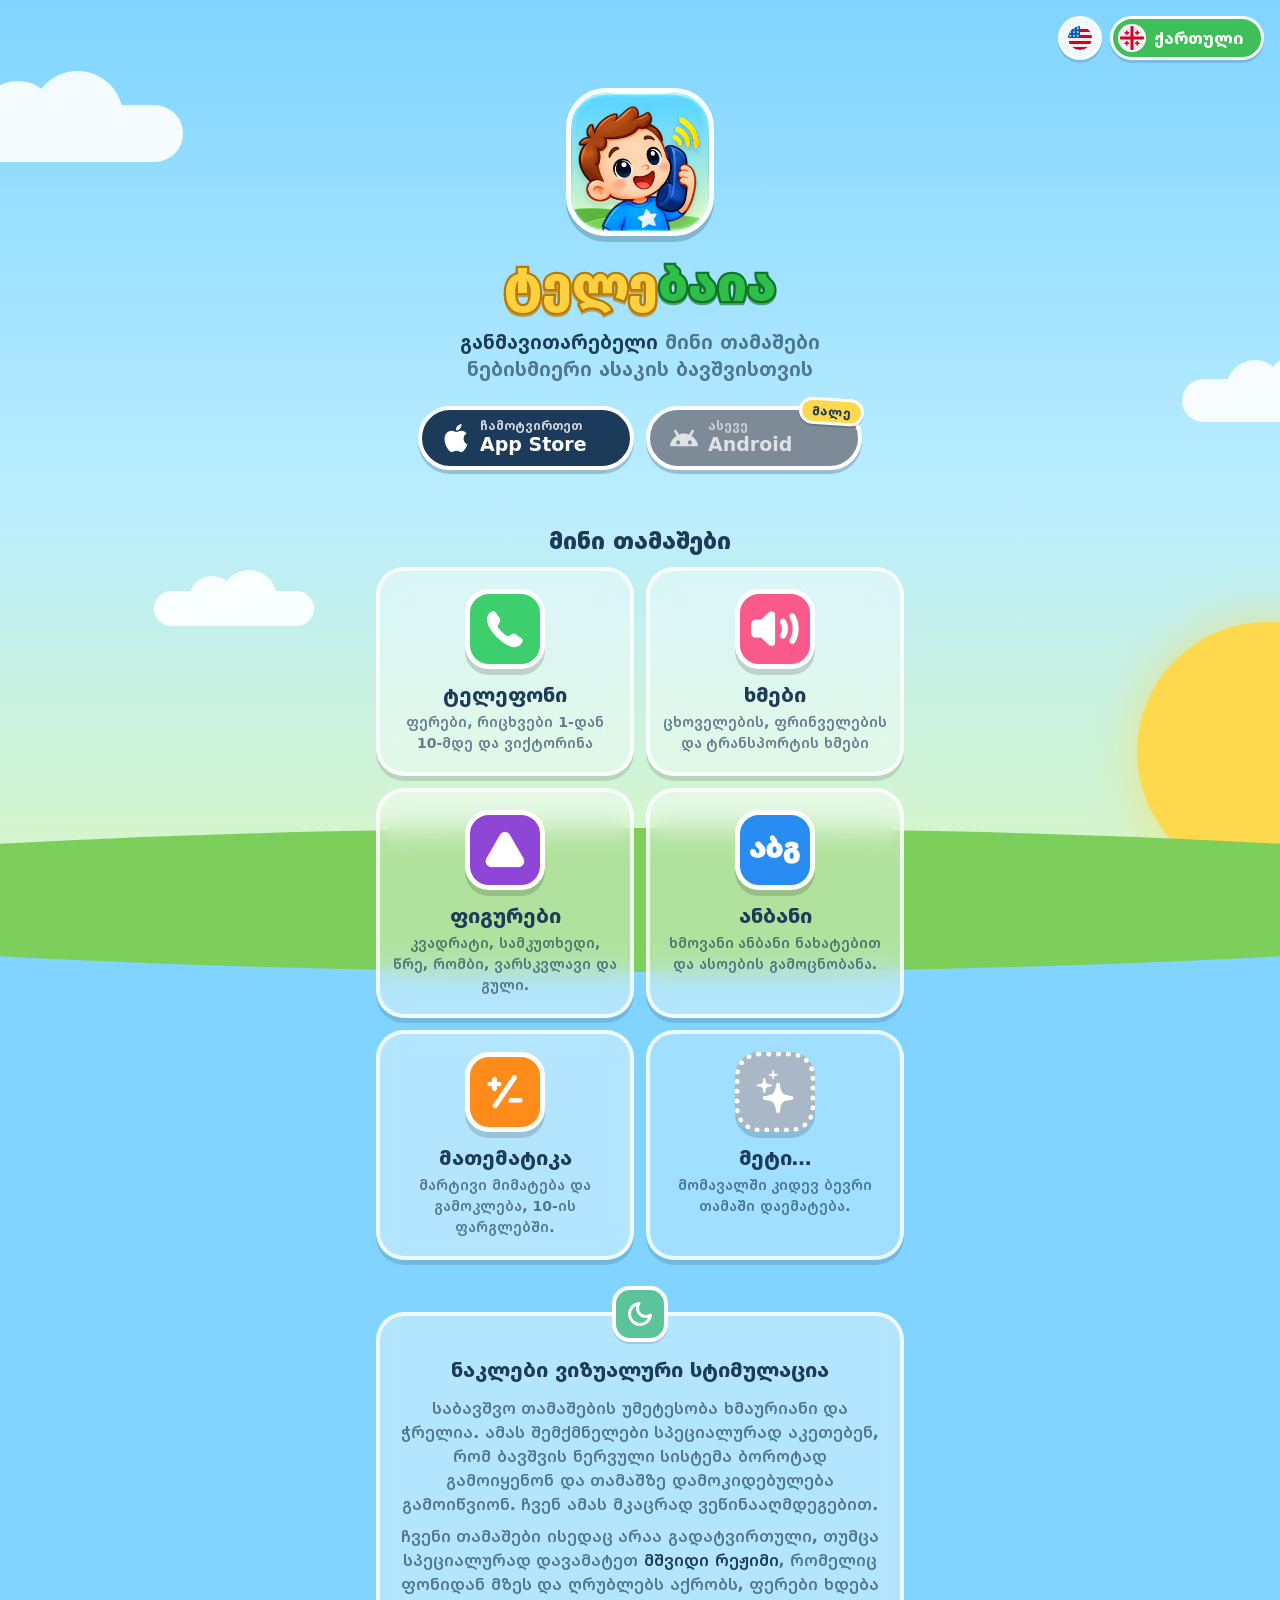
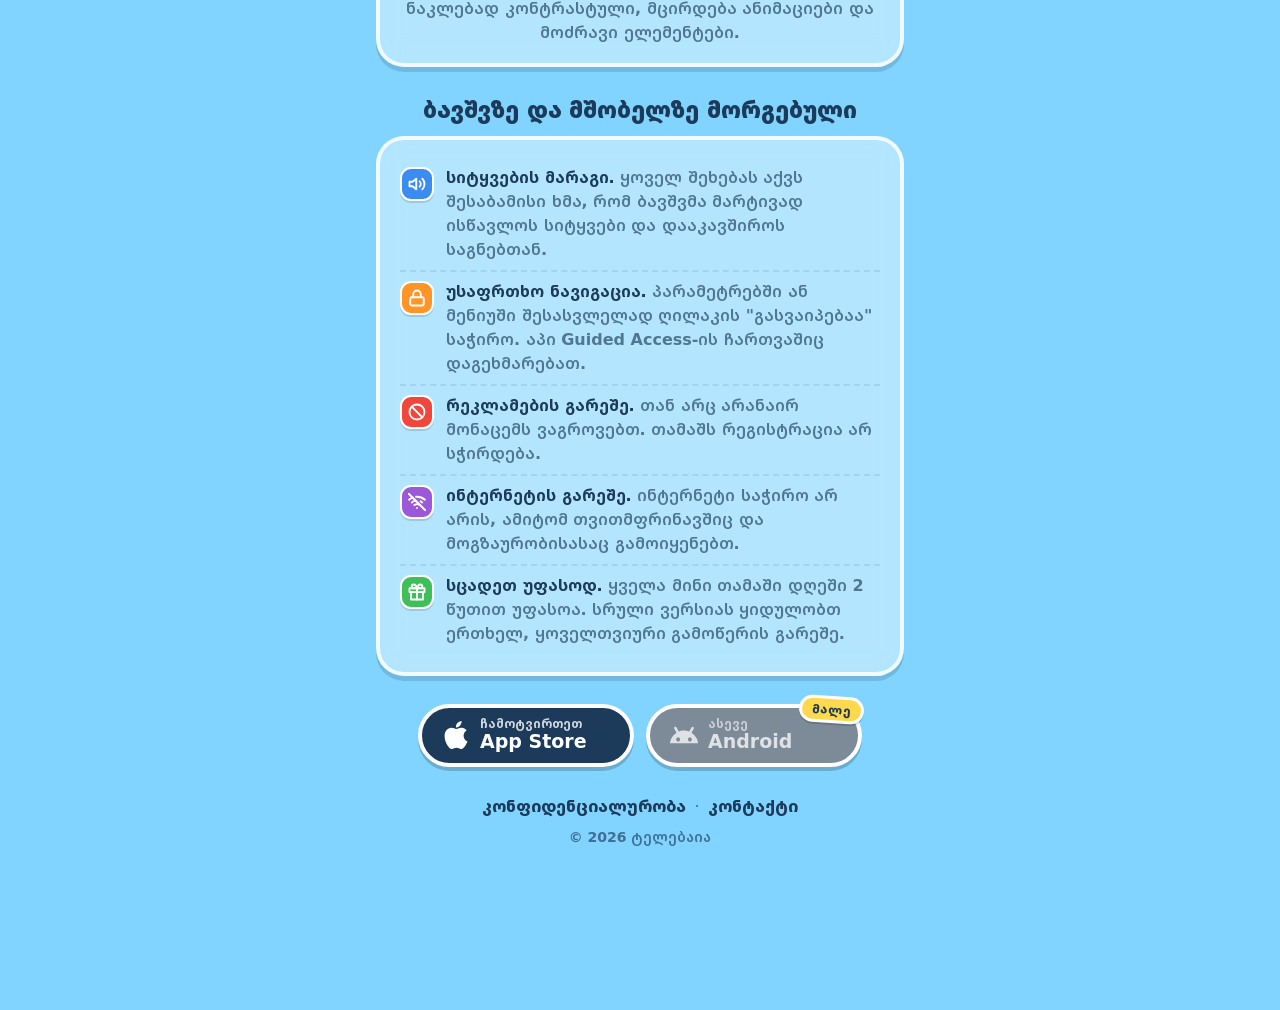
==== index.html @ 0264244b "Alphabet icon per language: abc / აბგ, as in the app" ====
<!doctype html>
<html lang="ka">
<head>
<meta charset="utf-8">
<meta name="viewport" content="width=device-width, initial-scale=1, viewport-fit=cover">
<title>Telebaia – A playful phone with brain‑boosting mini games for kids of any age</title>
<meta name="description" content="A playful phone with brain‑boosting mini games for kids of any age: numbers, colors, shapes, letters, math and sounds, all by voice, in Georgian and English.">
<link rel="icon" type="image/png" sizes="32x32" href="favicon-32.png">
<link rel="icon" type="image/png" sizes="256x256" href="icon.png">
<link rel="apple-touch-icon" href="apple-touch-icon.png">
<meta name="theme-color" content="#80d4ff">
<meta name="apple-itunes-app" content="app-id=6832334753">
<link rel="canonical" href="https://telebaia.ge/">
<meta property="og:type" content="website">
<meta property="og:site_name" content="Telebaia">
<meta property="og:title" content="Telebaia">
<meta property="og:description" content="A playful phone with brain‑boosting mini games for kids of any age: numbers, colors, shapes, letters, math and sounds, all by voice, in Georgian and English.">
<meta property="og:url" content="https://telebaia.ge/">
<meta property="og:image" content="https://telebaia.ge/og-image.png">
<meta property="og:image:width" content="1200">
<meta property="og:image:height" content="630">
<meta property="og:image:alt" content="The Telebaia app icon: a smiling boy on the phone, on a sunny sky">
<meta property="og:locale" content="ka_GE">
<meta property="og:locale:alternate" content="en_US">
<meta name="twitter:card" content="summary_large_image">
<meta name="twitter:title" content="Telebaia">
<meta name="twitter:description" content="A playful phone with brain‑boosting mini games for kids of any age: numbers, colors, shapes, letters, math and sounds, all by voice, in Georgian and English.">
<meta name="twitter:image" content="https://telebaia.ge/og-image.png">
<link rel="stylesheet" href="fonts/fonts.css">
<style>
  :root {
    --navy: #1c3a59;
    --navy-soft: rgba(28, 58, 89, 0.65);
    --sky-top: #80d4ff;
    --sky-mid: #baedff;
    --sky-bottom: #d9f7c4;
    --sun: #ffd94d;
    --grass: #7dcf5c;
    --card: rgba(255, 255, 255, 0.85);
    --green: #3fbf5a;
    --red: #f2463d;
    --orange: #ff9526;
    --blue: #3b8cf0;
    --purple: #9b59d9;
    /* The app's SF Rounded on Apple systems; elsewhere the embedded fonts/ (Nunito, Noto Sans Georgian). */
    --font: ui-rounded, "SF Pro Rounded", "SF Georgian", "Nunito", "Noto Sans Georgian", system-ui, sans-serif;
  }

  * { box-sizing: border-box; }

  html { background: var(--sky-top); }

  body {
    margin: 0;
    min-height: 100vh;
    font-family: var(--font);
    color: var(--navy);
    background: linear-gradient(to bottom, var(--sky-top), var(--sky-mid) 55%, var(--sky-bottom));
    background-attachment: fixed;
    -webkit-font-smoothing: antialiased;
    overflow-x: hidden;
  }

  /* Scenery, fixed behind the page like the app's CandySkyBackground. */
  .sky { position: fixed; inset: 0; pointer-events: none; z-index: 0; }
  .cloud { position: absolute; width: var(--w); height: calc(var(--w) * 0.31); opacity: 0.9; }
  .cloud::before, .cloud::after, .cloud span {
    content: ""; position: absolute; background: #fff; border-radius: 999px;
  }
  .cloud span { left: 0; right: 0; bottom: 0; height: 70%; }
  .cloud::before { width: 29%; aspect-ratio: 1; left: 22%; top: 0; }
  .cloud::after { width: 35%; aspect-ratio: 1; left: 42%; top: -12%; }
  .c1 { --w: min(42vw, 260px); left: -6vw; top: 9vh; }
  .c2 { --w: min(32vw, 200px); right: -8vw; top: 40vh; }
  .c3 { --w: min(26vw, 160px); left: 12vw; top: 64vh; }
  .sun {
    position: absolute; width: min(38vw, 260px); aspect-ratio: 1; border-radius: 50%;
    right: calc(min(38vw, 260px) * -0.45); bottom: 2vh;
    background: var(--sun); box-shadow: 0 0 48px rgba(255, 217, 77, 0.6);
  }
  .grass {
    position: absolute; left: -30vw; right: -30vw; bottom: -8vh; height: 16vh;
    background: var(--grass); border-radius: 50%;
  }

  main {
    position: relative; z-index: 1;
    max-width: 560px; margin: 0 auto;
    padding: 72px 16px 18vh;
  }

  /* Pinned to the window's top-right corner, outside the centered column. */
  .langs { position: absolute; top: 16px; right: 16px; z-index: 2; display: flex; gap: 8px; }
  .langs button {
    font: inherit; font-size: 16px; font-weight: 800; color: var(--navy);
    display: flex; align-items: center;
    padding: 5px; border-radius: 999px; cursor: pointer;
    background: var(--card); border: 3px solid #fff;
    box-shadow: 0 3px 0 rgba(0, 0, 0, 0.12);
    transition: padding 0.3s ease, background-color 0.3s ease, color 0.3s ease;
  }
  .langs button[aria-pressed="true"] { background: var(--green); color: #fff; padding-right: 18px; }
  /* Only the active language shows its name; the others shrink to the flag.
     Still in the accessibility tree, so each button keeps its label. */
  .langs button span {
    max-width: 0; margin-left: 0; opacity: 0; overflow: hidden; white-space: nowrap;
    transition: max-width 0.3s ease, margin-left 0.3s ease, opacity 0.2s ease;
  }
  .langs button[aria-pressed="true"] span { max-width: 120px; margin-left: 8px; opacity: 1; }
  .langs button:active { transform: scale(0.95); }
  /* The flag in a white ring, like the app's language pills. */
  .langs img { width: 28px; height: 28px; padding: 2px; border-radius: 50%; background: #fff; }

  .hero { text-align: center; padding: 16px 0 28px; }
  .hero img {
    width: 148px; height: 148px; border-radius: 40px;
    border: 5px solid #fff; box-shadow: 0 6px 0 rgba(0, 0, 0, 0.18);
  }
  h1 { font-size: clamp(36px, 10vw, 48px); font-weight: 900; line-height: 1.1; margin: 18px 0 18px; }
  /* Like the app's splash: Phone's yellow color word style, a darker outline and shadow of each half's color. */
  h1 span { paint-order: stroke fill; -webkit-text-stroke: 0.096em var(--stroke); }
  h1 .tele { color: #ffd140; --stroke: #b87a00; filter: drop-shadow(0 0.058em 0 rgba(184, 122, 0, 0.6)); }
  h1 .baia { color: #2ebf4a; --stroke: #127526; filter: drop-shadow(0 0.058em 0 rgba(18, 117, 38, 0.6)); }
  .tagline { font-size: 19px; font-weight: 700; line-height: 1.45; color: var(--navy-soft); margin: 0 auto; max-width: 420px; }
  .tagline strong { color: var(--navy); font-weight: inherit; }
  .stores { display: flex; flex-wrap: wrap; justify-content: center; gap: 12px; margin-top: 22px; }
  .store {
    position: relative; display: flex; align-items: center; gap: 10px; flex: 0 1 216px;
    text-align: left; text-decoration: none; color: #fff;
    background: var(--navy); border: 4px solid #fff; border-radius: 999px;
    padding: 10px 24px 10px 20px; box-shadow: 0 4px 0 rgba(0, 0, 0, 0.18);
  }
  /* The same buttons again after the features, for whoever scrolled down. */
  .stores-again { margin-top: 28px; }
  .store svg { width: 28px; height: 28px; flex: none; }
  .store span { display: flex; flex-direction: column; font-size: 19px; font-weight: 800; line-height: 1.15; }
  .store small { font-size: 12px; font-weight: 700; opacity: 0.8; }
  a.store:active { transform: scale(0.96); }
  .store.disabled { background: #7d8b99; }
  .store.disabled svg, .store.disabled span { opacity: 0.75; }
  .badge {
    position: absolute; top: -12px; right: -6px;
    font-size: 12px; font-style: normal; font-weight: 800; color: var(--navy);
    background: var(--sun); border: 3px solid #fff; border-radius: 999px;
    padding: 2px 10px; box-shadow: 0 2px 0 rgba(0, 0, 0, 0.15); transform: rotate(4deg);
  }

  /* Frosted glass, so the colored icons stand out. */
  .card {
    background: rgba(255, 255, 255, 0.4); border: 4px solid rgba(255, 255, 255, 0.8); border-radius: 28px;
    -webkit-backdrop-filter: blur(14px); backdrop-filter: blur(14px);
    box-shadow: 0 5px 0 rgba(0, 0, 0, 0.12);
    padding: 18px 20px; margin-bottom: 16px;
  }
  h2 { font-size: 22px; font-weight: 900; margin: 28px 4px 12px; text-align: center; }
  h3 { font-size: 20px; font-weight: 800; margin: 0 0 4px; }
  p, li { font-size: 16px; font-weight: 600; line-height: 1.5; color: var(--navy-soft); margin: 0; }

  /* The mini-apps, like the home screen's icon grid. */
  .apps { display: grid; grid-template-columns: 1fr 1fr; gap: 12px; }
  .app { margin: 0; text-align: center; padding: 18px 12px; }
  /* The home screen's icons: a white SF Symbol on the app's color. */
  .app .icon {
    width: 80px; height: 80px; margin: 0 auto 12px; border-radius: 24px;
    display: grid; place-items: center;
    border: 5px solid #fff; box-shadow: 0 6px 0 rgba(0, 0, 0, 0.15);
  }
  .app p { font-size: 14px; }
  /* The placeholder for games still to come: a little quieter, with a dotted icon. */
  .app.soon { background: rgba(255, 255, 255, 0.25); }
  .app.soon .icon { background: #a9b8c6; border-style: dotted; }

  .points { list-style: none; padding: 0; margin: 0; }
  .points li { display: flex; gap: 12px; align-items: flex-start; padding: 8px 0; }
  .points li + li { border-top: 2px dashed rgba(28, 58, 89, 0.1); }
  /* A small home-screen-style icon: a white Feather icon on a color. */
  .dot {
    flex: none; width: 34px; height: 34px; border-radius: 11px; margin-top: 1px;
    display: grid; place-items: center; color: #fff; background: var(--c);
    border: 2px solid #fff; box-shadow: 0 2px 0 rgba(0, 0, 0, 0.12);
  }
  .fi {
    width: 18px; height: 18px; fill: none; stroke: currentColor;
    stroke-width: 2.5; stroke-linecap: round; stroke-linejoin: round;
  }

  /* Calm mode gets its own card. */
  /* Its icon sits on the card's top edge, so the text gets the full width. */
  .calm { position: relative; margin-top: 52px; padding-top: 40px; text-align: center; }
  .calm .dot {
    position: absolute; top: -30px; left: 50%; transform: translateX(-50%);
    width: 56px; height: 56px; border-radius: 18px; border-width: 4px; margin: 0;
  }
  .calm .dot .fi { width: 28px; height: 28px; }
  .calm h3 { margin-bottom: 14px; }
  .calm strong { color: var(--navy); font-weight: inherit; }
  .calm p + p { margin-top: 8px; }
  .points strong { color: var(--navy); }

  footer { text-align: center; margin-top: 28px; }
  footer a { color: var(--navy); font-weight: 800; font-size: 16px; text-decoration: none; }
  footer a:hover { text-decoration: underline; }
  footer p { font-size: 14px; margin-top: 10px; }
  footer .sep { color: var(--navy-soft); margin: 0 8px; }

  /* Without JavaScript both languages show, one after the other. */
  .js [data-lang]:not(.active) { display: none; }
  html:not(.js) .lang + .lang { margin-top: 48px; }
</style>
</head>
<body>
<!-- Feather icons (feathericons.com, MIT), drawn with <use>. -->
<svg width="0" height="0" style="position: absolute" aria-hidden="true">
  <symbol id="fi-volume-2" viewBox="0 0 24 24"><polygon points="11 5 6 9 2 9 2 15 6 15 11 19 11 5"></polygon><path d="M19.07 4.93a10 10 0 0 1 0 14.14M15.54 8.46a5 5 0 0 1 0 7.07"></path></symbol>
  <symbol id="fi-moon" viewBox="0 0 24 24"><path d="M21 12.79A9 9 0 1 1 11.21 3 7 7 0 0 0 21 12.79z"></path></symbol>
  <symbol id="fi-lock" viewBox="0 0 24 24"><rect x="3" y="11" width="18" height="11" rx="2" ry="2"></rect><path d="M7 11V7a5 5 0 0 1 10 0v4"></path></symbol>
  <symbol id="fi-slash" viewBox="0 0 24 24"><circle cx="12" cy="12" r="10"></circle><line x1="4.93" y1="4.93" x2="19.07" y2="19.07"></line></symbol>
  <symbol id="fi-wifi-off" viewBox="0 0 24 24"><line x1="1" y1="1" x2="23" y2="23"></line><path d="M16.72 11.06A10.94 10.94 0 0 1 19 12.55"></path><path d="M5 12.55a10.94 10.94 0 0 1 5.17-2.39"></path><path d="M10.71 5.05A16 16 0 0 1 22.58 9"></path><path d="M1.42 9a15.91 15.91 0 0 1 4.7-2.88"></path><path d="M8.53 16.11a6 6 0 0 1 6.95 0"></path><line x1="12" y1="20" x2="12.01" y2="20"></line></symbol>
  <symbol id="fi-gift" viewBox="0 0 24 24"><polyline points="20 12 20 22 4 22 4 12"></polyline><rect x="2" y="7" width="20" height="5"></rect><line x1="12" y1="22" x2="12" y2="7"></line><path d="M12 7H7.5a2.5 2.5 0 0 1 0-5C11 2 12 7 12 7z"></path><path d="M12 7h4.5a2.5 2.5 0 0 0 0-5C13 2 12 7 12 7z"></path></symbol>
</svg>
<div class="sky" aria-hidden="true">
  <div class="cloud c1"><span></span></div>
  <div class="cloud c2"><span></span></div>
  <div class="cloud c3"><span></span></div>
  <div class="sun"></div>
  <div class="grass"></div>
</div>

<div class="langs" role="group" aria-label="Language">
  <button type="button" data-set-lang="en" aria-pressed="false"><img src="img/flag-en.svg" alt=""><span>English</span></button>
  <button type="button" data-set-lang="ka" aria-pressed="true"><img src="img/flag-ka.svg" alt=""><span>ქართული</span></button>
</div>

<main>

  <!-- English -->
  <section class="lang" data-lang="en" lang="en">
    <div class="hero">
      <img src="icon.png" alt="Telebaia app icon">
      <h1><span class="tele">Tele</span><span class="baia">baia</span></h1>
      <p class="tagline">A playful phone with <strong>brain‑boosting</strong> mini games for kids of any age</p>
      <div class="stores">
        <a class="store" href="https://apps.apple.com/us/app/telebaia/id6832334753"><svg viewBox="0 0 24 24" aria-hidden="true"><path fill="currentColor" d="M12.152 6.896c-.948 0-2.415-1.078-3.96-1.04-2.04.027-3.91 1.183-4.961 3.014-2.117 3.675-.546 9.103 1.519 12.09 1.013 1.454 2.208 3.09 3.792 3.039 1.52-.065 2.09-.987 3.935-.987 1.831 0 2.35.987 3.96.948 1.637-.026 2.676-1.48 3.676-2.948 1.156-1.688 1.636-3.325 1.662-3.415-.039-.013-3.182-1.221-3.22-4.857-.026-3.04 2.48-4.494 2.597-4.559-1.429-2.09-3.623-2.324-4.39-2.376-2-.156-3.675 1.09-4.61 1.09zM15.53 3.83c.843-1.012 1.4-2.427 1.245-3.83-1.207.052-2.662.805-3.532 1.818-.78.896-1.454 2.338-1.273 3.714 1.338.104 2.715-.688 3.559-1.701"/></svg><span><small>Download on the</small>App Store</span></a>
        <div class="store disabled" aria-disabled="true"><svg viewBox="0 0 24 24" aria-hidden="true"><path fill="currentColor" d="M18.4395 5.5586c-.675 1.1664-1.352 2.3318-2.0274 3.498-.0366-.0155-.0742-.0286-.1113-.043-1.8249-.6957-3.484-.8-4.42-.787-1.8551.0185-3.3544.4643-4.2597.8203-.084-.1494-1.7526-3.021-2.0215-3.4864a1.1451 1.1451 0 0 0-.1406-.1914c-.3312-.364-.9054-.4859-1.379-.203-.475.282-.7136.9361-.3886 1.5019 1.9466 3.3696-.0966-.2158 1.9473 3.3593.0172.031-.4946.2642-1.3926 1.0177C2.8987 12.176.452 14.772 0 18.9902h24c-.119-1.1108-.3686-2.099-.7461-3.0683-.7438-1.9118-1.8435-3.2928-2.7402-4.1836a12.1048 12.1048 0 0 0-2.1309-1.6875c.6594-1.122 1.312-2.2559 1.9649-3.3848.2077-.3615.1886-.7956-.0254-1.1385a1.1368 1.1368 0 0 0-.9155-.5267c-.4023-.0195-.7806.1786-.9673.5578zM6.9629 13.9238c.9246.0137 1.6524.8278 1.6524 1.8457 0 1.0178-.7278 1.8457-1.6524 1.8457-.9259-.0138-1.6523-.828-1.6523-1.8457s.7264-1.8457 1.6523-1.8457zm10.0742 0c.9246.0137 1.6524.8278 1.6524 1.8457 0 1.0178-.7278 1.8457-1.6524 1.8457-.926-.0138-1.6523-.828-1.6523-1.8457s.7264-1.8457 1.6523-1.8457z"/></svg><span><small>Get it for</small>Android</span><em class="badge">Coming soon</em></div>
      </div>
    </div>

    <h2>Little apps inside</h2>
    <div class="apps">
      <div class="card app">
        <div class="icon" style="background: #3dcf6e"><img src="img/app-phone.png" width="44" alt=""></div>
        <h3>Phone</h3>
        <p>Numbers 1 to 10, colors and a “where is…?” quiz.</p>
      </div>
      <div class="card app">
        <div class="icon" style="background: #fa598c"><img src="img/app-sounds.png" width="60" alt=""></div>
        <h3>Sounds</h3>
        <p>Farm animals, wild animals and vehicles, with their real sounds.</p>
      </div>
      <div class="card app">
        <div class="icon" style="background: #8f45d6"><img src="img/app-shapes.png" width="46" alt=""></div>
        <h3>Shapes</h3>
        <p>Square, triangle, circle, diamond, star and heart.</p>
      </div>
      <div class="card app">
        <div class="icon" style="background: #298cf2"><img src="img/app-alphabet-en.png" width="52" alt=""></div>
        <h3>Alphabet</h3>
        <p>Every letter with a picture, and a quiz to guess the first letter.</p>
      </div>
      <div class="card app">
        <div class="icon" style="background: #ff8c1a"><img src="img/app-math.png" width="44" alt=""></div>
        <h3>Math</h3>
        <p>First addition and subtraction, all within 10.</p>
      </div>
      <div class="card app soon">
        <div class="icon"><img src="img/app-more.png" width="44" alt=""></div>
        <h3>More…</h3>
        <p>More little games are on the way.</p>
      </div>
    </div>

    <div class="card calm">
      <span class="dot" style="--c: #5cc49a"><svg class="fi"><use href="#fi-moon"/></svg></span>
      <div>
        <h3>Low visual stimulation</h3>
        <p>Many kids' apps are loud and flashy. Game makers do this on purpose, to exploit a child's nervous system and get them hooked on the game. We strongly oppose this.</p>
        <p>Our games aren't overloaded to begin with, but we still added a <strong>calm mode</strong>: it takes the sun and clouds out of the background, makes colors less contrasting, and cuts down animations and moving elements.</p>
      </div>
    </div>

    <h2>Made for kids and parents</h2>
    <div class="card">
      <ul class="points">
        <li><span class="dot" style="--c: #3b8cf0"><svg class="fi"><use href="#fi-volume-2"/></svg></span><p><strong>Everything by voice.</strong> Friendly recorded voice in Georgian and English.</p></li>
        <li><span class="dot" style="--c: #ff9526"><svg class="fi"><use href="#fi-lock"/></svg></span><p><strong>Hard to leave by accident.</strong> Back and settings need a swipe, and the app guides you through Guided Access.</p></li>
        <li><span class="dot" style="--c: #f2463d"><svg class="fi"><use href="#fi-slash"/></svg></span><p><strong>No ads, no tracking, no data.</strong> Nothing leaves the device and we don't collect any kind of data.</p></li>
        <li><span class="dot" style="--c: #9b59d9"><svg class="fi"><use href="#fi-wifi-off"/></svg></span><p><strong>Works offline.</strong> No internet needed, so it's fine on a plane or a long trip.</p></li>
        <li><span class="dot" style="--c: #3fbf5a"><svg class="fi"><use href="#fi-gift"/></svg></span><p><strong>Try it free.</strong> Every little app has 2 minutes of free play a day. The full version is a one-time purchase, no subscription.</p></li>
      </ul>
    </div>

    <div class="stores stores-again">
      <a class="store" href="https://apps.apple.com/us/app/telebaia/id6832334753"><svg viewBox="0 0 24 24" aria-hidden="true"><path fill="currentColor" d="M12.152 6.896c-.948 0-2.415-1.078-3.96-1.04-2.04.027-3.91 1.183-4.961 3.014-2.117 3.675-.546 9.103 1.519 12.09 1.013 1.454 2.208 3.09 3.792 3.039 1.52-.065 2.09-.987 3.935-.987 1.831 0 2.35.987 3.96.948 1.637-.026 2.676-1.48 3.676-2.948 1.156-1.688 1.636-3.325 1.662-3.415-.039-.013-3.182-1.221-3.22-4.857-.026-3.04 2.48-4.494 2.597-4.559-1.429-2.09-3.623-2.324-4.39-2.376-2-.156-3.675 1.09-4.61 1.09zM15.53 3.83c.843-1.012 1.4-2.427 1.245-3.83-1.207.052-2.662.805-3.532 1.818-.78.896-1.454 2.338-1.273 3.714 1.338.104 2.715-.688 3.559-1.701"/></svg><span><small>Download on the</small>App Store</span></a>
      <div class="store disabled" aria-disabled="true"><svg viewBox="0 0 24 24" aria-hidden="true"><path fill="currentColor" d="M18.4395 5.5586c-.675 1.1664-1.352 2.3318-2.0274 3.498-.0366-.0155-.0742-.0286-.1113-.043-1.8249-.6957-3.484-.8-4.42-.787-1.8551.0185-3.3544.4643-4.2597.8203-.084-.1494-1.7526-3.021-2.0215-3.4864a1.1451 1.1451 0 0 0-.1406-.1914c-.3312-.364-.9054-.4859-1.379-.203-.475.282-.7136.9361-.3886 1.5019 1.9466 3.3696-.0966-.2158 1.9473 3.3593.0172.031-.4946.2642-1.3926 1.0177C2.8987 12.176.452 14.772 0 18.9902h24c-.119-1.1108-.3686-2.099-.7461-3.0683-.7438-1.9118-1.8435-3.2928-2.7402-4.1836a12.1048 12.1048 0 0 0-2.1309-1.6875c.6594-1.122 1.312-2.2559 1.9649-3.3848.2077-.3615.1886-.7956-.0254-1.1385a1.1368 1.1368 0 0 0-.9155-.5267c-.4023-.0195-.7806.1786-.9673.5578zM6.9629 13.9238c.9246.0137 1.6524.8278 1.6524 1.8457 0 1.0178-.7278 1.8457-1.6524 1.8457-.9259-.0138-1.6523-.828-1.6523-1.8457s.7264-1.8457 1.6523-1.8457zm10.0742 0c.9246.0137 1.6524.8278 1.6524 1.8457 0 1.0178-.7278 1.8457-1.6524 1.8457-.926-.0138-1.6523-.828-1.6523-1.8457s.7264-1.8457 1.6523-1.8457z"/></svg><span><small>Get it for</small>Android</span><em class="badge">Coming soon</em></div>
    </div>

    <footer>
      <a href="privacy/?lang=en">Privacy Policy</a><span class="sep">·</span><a href="mailto:me@stichoza.com">Contact</a>
      <p>© 2026 Telebaia</p>
    </footer>
  </section>

  <!-- Georgian -->
  <section class="lang active" data-lang="ka" lang="ka">
    <div class="hero">
      <img src="icon.png" alt="ტელებაიას აპის ხატულა">
      <h1><span class="tele">ტელე</span><span class="baia">ბაია</span></h1>
      <p class="tagline"><strong>განმავითარებელი</strong> მინი თამაშები ნებისმიერი ასაკის ბავშვისთვის</p>
      <div class="stores">
        <a class="store" href="https://apps.apple.com/us/app/telebaia/id6832334753"><svg viewBox="0 0 24 24" aria-hidden="true"><path fill="currentColor" d="M12.152 6.896c-.948 0-2.415-1.078-3.96-1.04-2.04.027-3.91 1.183-4.961 3.014-2.117 3.675-.546 9.103 1.519 12.09 1.013 1.454 2.208 3.09 3.792 3.039 1.52-.065 2.09-.987 3.935-.987 1.831 0 2.35.987 3.96.948 1.637-.026 2.676-1.48 3.676-2.948 1.156-1.688 1.636-3.325 1.662-3.415-.039-.013-3.182-1.221-3.22-4.857-.026-3.04 2.48-4.494 2.597-4.559-1.429-2.09-3.623-2.324-4.39-2.376-2-.156-3.675 1.09-4.61 1.09zM15.53 3.83c.843-1.012 1.4-2.427 1.245-3.83-1.207.052-2.662.805-3.532 1.818-.78.896-1.454 2.338-1.273 3.714 1.338.104 2.715-.688 3.559-1.701"/></svg><span><small>ჩამოტვირთეთ</small>App Store</span></a>
        <div class="store disabled" aria-disabled="true"><svg viewBox="0 0 24 24" aria-hidden="true"><path fill="currentColor" d="M18.4395 5.5586c-.675 1.1664-1.352 2.3318-2.0274 3.498-.0366-.0155-.0742-.0286-.1113-.043-1.8249-.6957-3.484-.8-4.42-.787-1.8551.0185-3.3544.4643-4.2597.8203-.084-.1494-1.7526-3.021-2.0215-3.4864a1.1451 1.1451 0 0 0-.1406-.1914c-.3312-.364-.9054-.4859-1.379-.203-.475.282-.7136.9361-.3886 1.5019 1.9466 3.3696-.0966-.2158 1.9473 3.3593.0172.031-.4946.2642-1.3926 1.0177C2.8987 12.176.452 14.772 0 18.9902h24c-.119-1.1108-.3686-2.099-.7461-3.0683-.7438-1.9118-1.8435-3.2928-2.7402-4.1836a12.1048 12.1048 0 0 0-2.1309-1.6875c.6594-1.122 1.312-2.2559 1.9649-3.3848.2077-.3615.1886-.7956-.0254-1.1385a1.1368 1.1368 0 0 0-.9155-.5267c-.4023-.0195-.7806.1786-.9673.5578zM6.9629 13.9238c.9246.0137 1.6524.8278 1.6524 1.8457 0 1.0178-.7278 1.8457-1.6524 1.8457-.9259-.0138-1.6523-.828-1.6523-1.8457s.7264-1.8457 1.6523-1.8457zm10.0742 0c.9246.0137 1.6524.8278 1.6524 1.8457 0 1.0178-.7278 1.8457-1.6524 1.8457-.926-.0138-1.6523-.828-1.6523-1.8457s.7264-1.8457 1.6523-1.8457z"/></svg><span><small>ასევე</small>Android</span><em class="badge">მალე</em></div>
      </div>
    </div>

    <h2>მინი თამაშები</h2>
    <div class="apps">
      <div class="card app">
        <div class="icon" style="background: #3dcf6e"><img src="img/app-phone.png" width="44" alt=""></div>
        <h3>ტელეფონი</h3>
        <p>ფერები, რიცხვები 1-დან 10-მდე და ვიქტორინა</p>
      </div>
      <div class="card app">
        <div class="icon" style="background: #fa598c"><img src="img/app-sounds.png" width="60" alt=""></div>
        <h3>ხმები</h3>
        <p>ცხოველების, ფრინველების და ტრანსპორტის ხმები</p>
      </div>
      <div class="card app">
        <div class="icon" style="background: #8f45d6"><img src="img/app-shapes.png" width="46" alt=""></div>
        <h3>ფიგურები</h3>
        <p>კვადრატი, სამკუთხედი, წრე, რომბი, ვარსკვლავი და გული.</p>
      </div>
      <div class="card app">
        <div class="icon" style="background: #298cf2"><img src="img/app-alphabet-ka.png" width="50" alt=""></div>
        <h3>ანბანი</h3>
        <p>ხმოვანი ანბანი ნახატებით და ასოების გამოცნობანა.</p>
      </div>
      <div class="card app">
        <div class="icon" style="background: #ff8c1a"><img src="img/app-math.png" width="44" alt=""></div>
        <h3>მათემატიკა</h3>
        <p>მარტივი მიმატება და გამოკლება, 10-ის ფარგლებში.</p>
      </div>
      <div class="card app soon">
        <div class="icon"><img src="img/app-more.png" width="44" alt=""></div>
        <h3>მეტი…</h3>
        <p>მომავალში კიდევ ბევრი თამაში დაემატება.</p>
      </div>
    </div>

    <div class="card calm">
      <span class="dot" style="--c: #5cc49a"><svg class="fi"><use href="#fi-moon"/></svg></span>
      <div>
        <h3>ნაკლები ვიზუალური სტიმულაცია</h3>
        <p>საბავშვო თამაშების უმეტესობა ხმაურიანი და ჭრელია. ამას შემქმნელები სპეციალურად აკეთებენ, რომ ბავშვის ნერვული სისტემა ბოროტად გამოიყენონ და თამაშზე დამოკიდებულება გამოიწვიონ. ჩვენ ამას მკაცრად ვეწინააღმდეგებით.</p>
        <p>ჩვენი თამაშები ისედაც არაა გადატვირთული, თუმცა სპეციალურად დავამატეთ <strong>მშვიდი რეჟიმი</strong>, რომელიც ფონიდან მზეს და ღრუბლებს აქრობს, ფერები ხდება ნაკლებად კონტრასტული, მცირდება ანიმაციები და მოძრავი ელემენტები.</p>
      </div>
    </div>

    <h2>ბავშვზე და მშობელზე მორგებული</h2>
    <div class="card">
      <ul class="points">
        <li><span class="dot" style="--c: #3b8cf0"><svg class="fi"><use href="#fi-volume-2"/></svg></span><p><strong>სიტყვების მარაგი.</strong> ყოველ შეხებას აქვს შესაბამისი ხმა, რომ ბავშვმა მარტივად ისწავლოს სიტყვები და დააკავშიროს საგნებთან.</p></li>
        <li><span class="dot" style="--c: #ff9526"><svg class="fi"><use href="#fi-lock"/></svg></span><p><strong>უსაფრთხო ნავიგაცია.</strong> პარამეტრებში ან მენიუში შესასვლელად ღილაკის "გასვაიპებაა" საჭირო. აპი Guided Access-ის ჩართვაშიც დაგეხმარებათ.</p></li>
        <li><span class="dot" style="--c: #f2463d"><svg class="fi"><use href="#fi-slash"/></svg></span><p><strong>რეკლამების გარეშე.</strong> თან არც არანაირ მონაცემს ვაგროვებთ. თამაშს რეგისტრაცია არ სჭირდება.</p></li>
        <li><span class="dot" style="--c: #9b59d9"><svg class="fi"><use href="#fi-wifi-off"/></svg></span><p><strong>ინტერნეტის გარეშე.</strong> ინტერნეტი საჭირო არ არის, ამიტომ თვითმფრინავშიც და მოგზაურობისასაც გამოიყენებთ.</p></li>
        <li><span class="dot" style="--c: #3fbf5a"><svg class="fi"><use href="#fi-gift"/></svg></span><p><strong>სცადეთ უფასოდ.</strong> ყველა მინი თამაში დღეში 2 წუთით უფასოა. სრული ვერსიას ყიდულობთ ერთხელ, ყოველთვიური გამოწერის გარეშე.</p></li>
      </ul>
    </div>

    <div class="stores stores-again">
      <a class="store" href="https://apps.apple.com/us/app/telebaia/id6832334753"><svg viewBox="0 0 24 24" aria-hidden="true"><path fill="currentColor" d="M12.152 6.896c-.948 0-2.415-1.078-3.96-1.04-2.04.027-3.91 1.183-4.961 3.014-2.117 3.675-.546 9.103 1.519 12.09 1.013 1.454 2.208 3.09 3.792 3.039 1.52-.065 2.09-.987 3.935-.987 1.831 0 2.35.987 3.96.948 1.637-.026 2.676-1.48 3.676-2.948 1.156-1.688 1.636-3.325 1.662-3.415-.039-.013-3.182-1.221-3.22-4.857-.026-3.04 2.48-4.494 2.597-4.559-1.429-2.09-3.623-2.324-4.39-2.376-2-.156-3.675 1.09-4.61 1.09zM15.53 3.83c.843-1.012 1.4-2.427 1.245-3.83-1.207.052-2.662.805-3.532 1.818-.78.896-1.454 2.338-1.273 3.714 1.338.104 2.715-.688 3.559-1.701"/></svg><span><small>ჩამოტვირთეთ</small>App Store</span></a>
      <div class="store disabled" aria-disabled="true"><svg viewBox="0 0 24 24" aria-hidden="true"><path fill="currentColor" d="M18.4395 5.5586c-.675 1.1664-1.352 2.3318-2.0274 3.498-.0366-.0155-.0742-.0286-.1113-.043-1.8249-.6957-3.484-.8-4.42-.787-1.8551.0185-3.3544.4643-4.2597.8203-.084-.1494-1.7526-3.021-2.0215-3.4864a1.1451 1.1451 0 0 0-.1406-.1914c-.3312-.364-.9054-.4859-1.379-.203-.475.282-.7136.9361-.3886 1.5019 1.9466 3.3696-.0966-.2158 1.9473 3.3593.0172.031-.4946.2642-1.3926 1.0177C2.8987 12.176.452 14.772 0 18.9902h24c-.119-1.1108-.3686-2.099-.7461-3.0683-.7438-1.9118-1.8435-3.2928-2.7402-4.1836a12.1048 12.1048 0 0 0-2.1309-1.6875c.6594-1.122 1.312-2.2559 1.9649-3.3848.2077-.3615.1886-.7956-.0254-1.1385a1.1368 1.1368 0 0 0-.9155-.5267c-.4023-.0195-.7806.1786-.9673.5578zM6.9629 13.9238c.9246.0137 1.6524.8278 1.6524 1.8457 0 1.0178-.7278 1.8457-1.6524 1.8457-.9259-.0138-1.6523-.828-1.6523-1.8457s.7264-1.8457 1.6523-1.8457zm10.0742 0c.9246.0137 1.6524.8278 1.6524 1.8457 0 1.0178-.7278 1.8457-1.6524 1.8457-.926-.0138-1.6523-.828-1.6523-1.8457s.7264-1.8457 1.6523-1.8457z"/></svg><span><small>ასევე</small>Android</span><em class="badge">მალე</em></div>
    </div>

    <footer>
      <a href="privacy/?lang=ka">კონფიდენციალურობა</a><span class="sep">·</span><a href="mailto:me@stichoza.com">კონტაქტი</a>
      <p>© 2026 ტელებაია</p>
    </footer>
  </section>
</main>

<script>
  (function () {
    document.documentElement.classList.add("js");
    var buttons = document.querySelectorAll("[data-set-lang]");
    var sections = document.querySelectorAll("section[data-lang]");

    function show(lang) {
      sections.forEach(function (s) { s.classList.toggle("active", s.dataset.lang === lang); });
      buttons.forEach(function (b) { b.setAttribute("aria-pressed", String(b.dataset.setLang === lang)); });
      document.documentElement.lang = lang;
      document.title = lang === "ka"
        ? "ტელებაია – განმავითარებელი მინი თამაშები ნებისმიერი ასაკის ბავშვისთვის"
        : "Telebaia – A playful phone with brain‑boosting mini games for kids of any age";
    }

    buttons.forEach(function (b) {
      b.addEventListener("click", function () {
        show(b.dataset.setLang);
        var url = new URL(location.href);
        url.searchParams.set("lang", b.dataset.setLang);
        history.replaceState(null, "", url);
      });
    });

    // ?lang=en shows English; ?lang=ka, no lang or anything else shows Georgian.
    var lang = (new URLSearchParams(location.search).get("lang") || "").toLowerCase();
    show(lang === "en" ? "en" : "ka");
  })();
</script>
</body>
</html>
---- fonts/fonts.css ----
/* Nunito and Noto Sans Georgian, both under the SIL Open Font License 1.1
   (https://openfontlicense.org). Self-hosted, so the site makes no third-party requests.
   Nunito has no Georgian letters, so Georgian text falls through to Noto Sans Georgian. */

@font-face {
  font-family: 'Noto Sans Georgian';
  font-style: normal;
  font-weight: 600 900;
  font-display: swap;
  src: url(noto-sans-georgian.woff2) format('woff2');
  unicode-range: U+0589, U+10A0-10FF, U+1C90-1CBA, U+1CBD-1CBF, U+205A, U+2D00-2D2F, U+2E31;
}

@font-face {
  font-family: 'Nunito';
  font-style: normal;
  font-weight: 600 900;
  font-display: swap;
  src: url(nunito-latin-ext.woff2) format('woff2');
  unicode-range: U+0100-02BA, U+02BD-02C5, U+02C7-02CC, U+02CE-02D7, U+02DD-02FF, U+0304, U+0308, U+0329, U+1D00-1DBF, U+1E00-1E9F, U+1EF2-1EFF, U+2020, U+20A0-20AB, U+20AD-20C4, U+2113, U+2C60-2C7F, U+A720-A7FF;
}

@font-face {
  font-family: 'Nunito';
  font-style: normal;
  font-weight: 600 900;
  font-display: swap;
  src: url(nunito-latin.woff2) format('woff2');
  unicode-range: U+0000-00FF, U+0131, U+0152-0153, U+02BB-02BC, U+02C6, U+02DA, U+02DC, U+0304, U+0308, U+0329, U+2000-206F, U+20AC, U+2122, U+2191, U+2193, U+2212, U+2215, U+FEFF, U+FFFD;
}
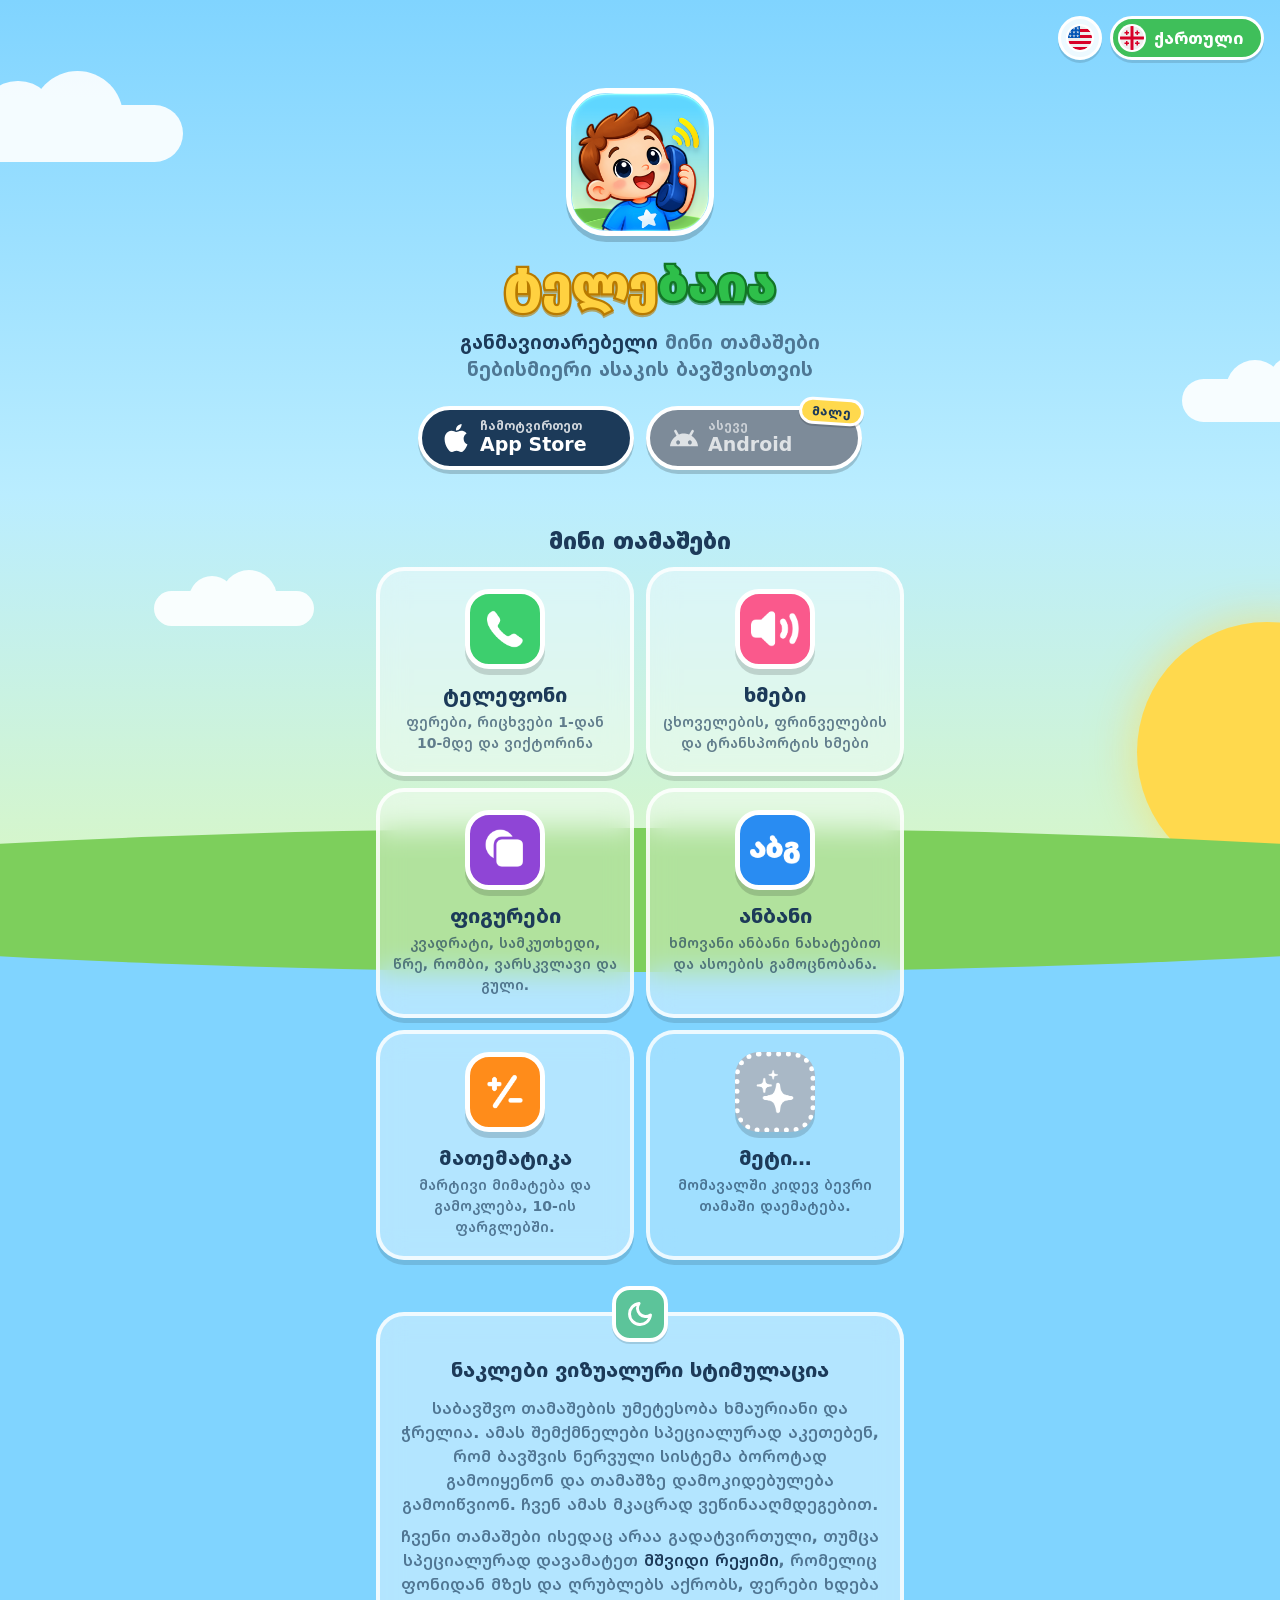
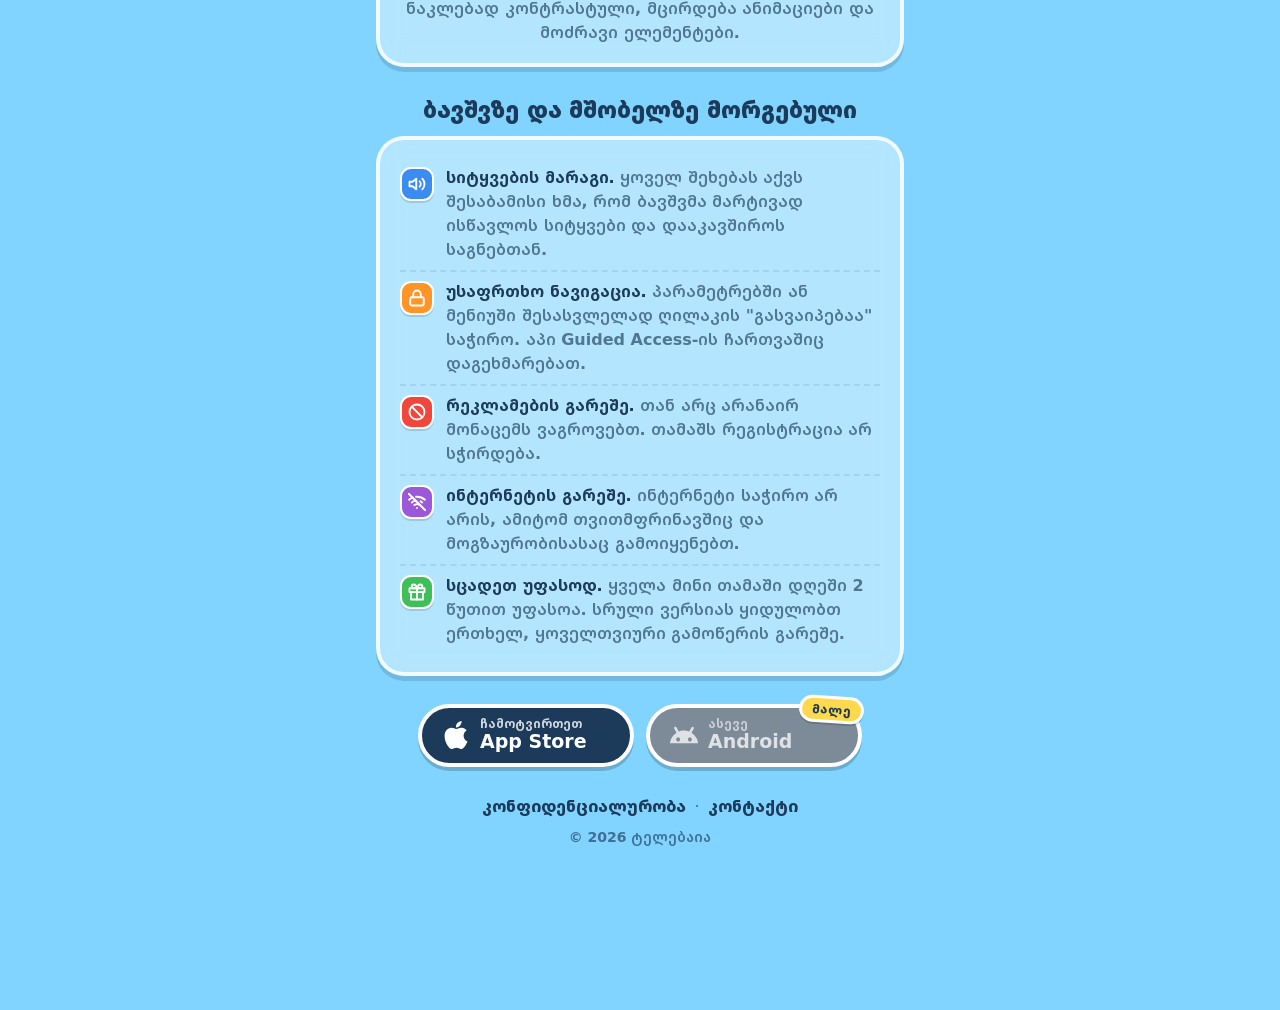
==== commit e498b787: "Shapes icon: square on circle, as in the app" ====
--- a/index.html
+++ b/index.html
@@ -258,7 +258,7 @@
         <p>Farm animals, wild animals and vehicles, with their real sounds.</p>
       </div>
       <div class="card app">
-        <div class="icon" style="background: #8f45d6"><img src="img/app-shapes.png" width="46" alt=""></div>
+        <div class="icon" style="background: #8f45d6"><img src="img/app-shapes.png" width="44" alt=""></div>
         <h3>Shapes</h3>
         <p>Square, triangle, circle, diamond, star and heart.</p>
       </div>
@@ -335,7 +335,7 @@
         <p>ცხოველების, ფრინველების და ტრანსპორტის ხმები</p>
       </div>
       <div class="card app">
-        <div class="icon" style="background: #8f45d6"><img src="img/app-shapes.png" width="46" alt=""></div>
+        <div class="icon" style="background: #8f45d6"><img src="img/app-shapes.png" width="44" alt=""></div>
         <h3>ფიგურები</h3>
         <p>კვადრატი, სამკუთხედი, წრე, რომბი, ვარსკვლავი და გული.</p>
       </div>
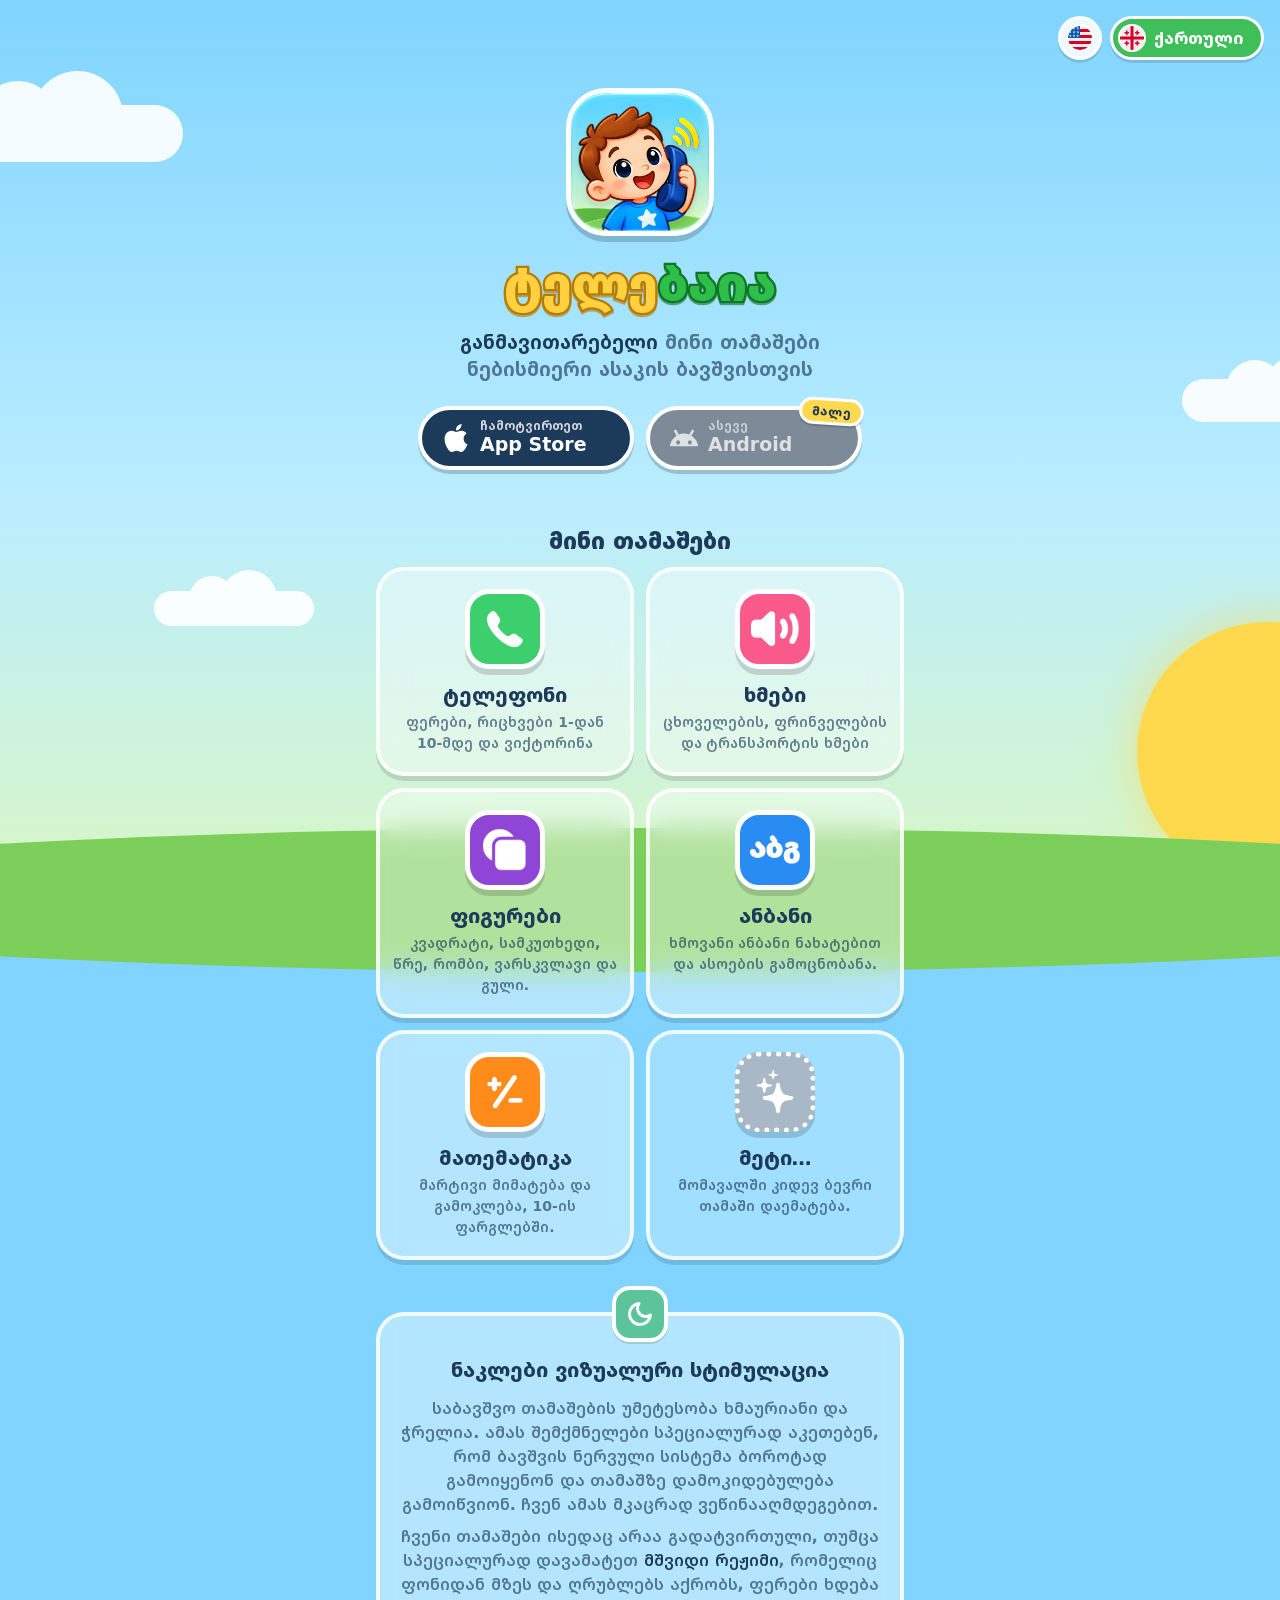
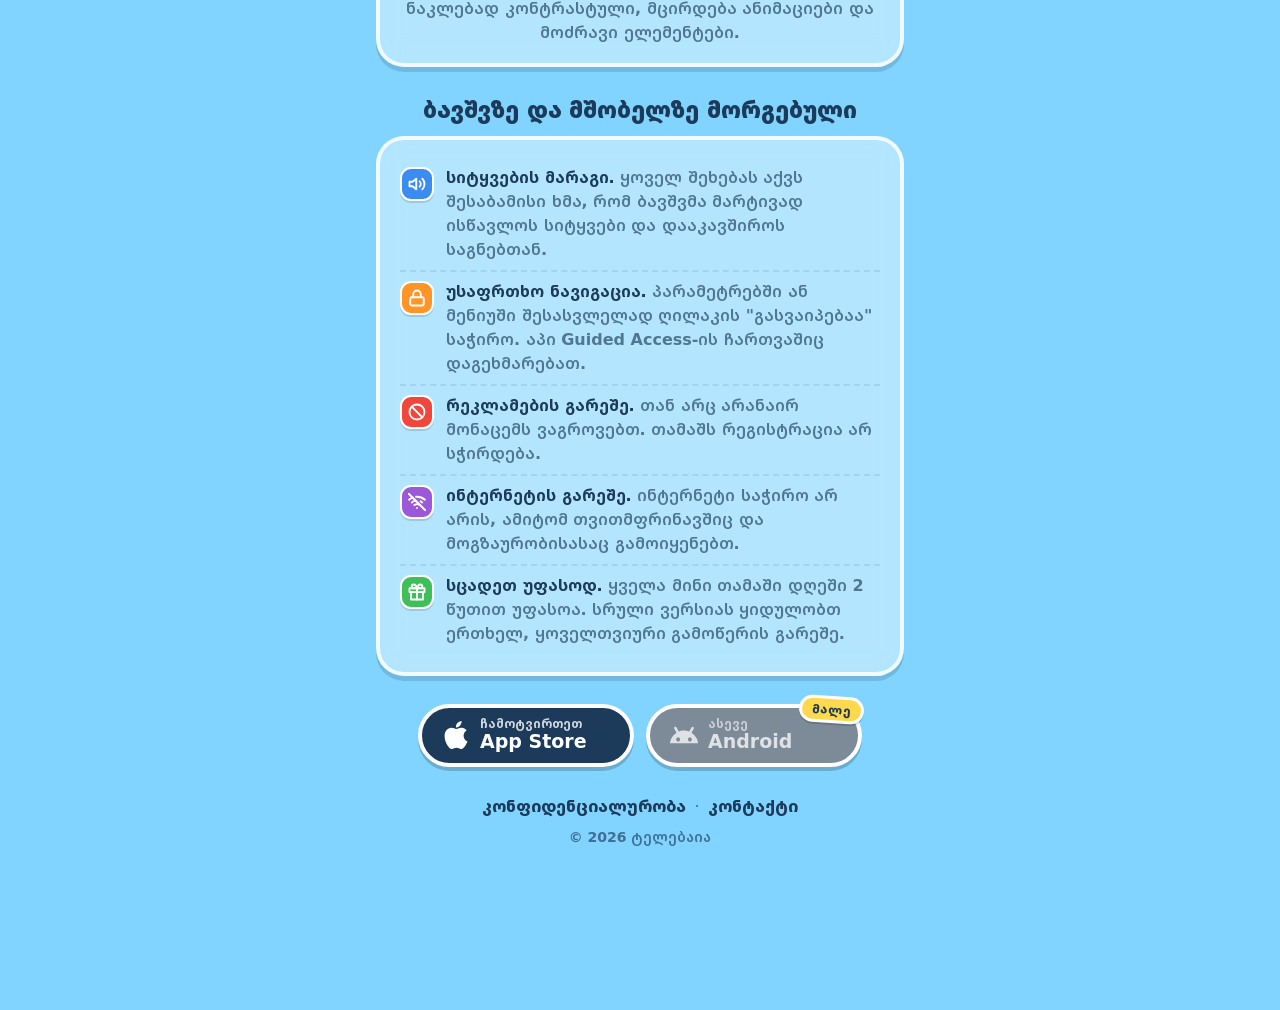
==== commit 71b80c3e: "Shapes icon: 50px, 3px top margin" ====
--- a/index.html
+++ b/index.html
@@ -258,7 +258,7 @@
         <p>Farm animals, wild animals and vehicles, with their real sounds.</p>
       </div>
       <div class="card app">
-        <div class="icon" style="background: #8f45d6"><img src="img/app-shapes.png" width="44" alt=""></div>
+        <div class="icon" style="background: #8f45d6"><img src="img/app-shapes.png" width="50" style="margin-top: 3px" alt=""></div>
         <h3>Shapes</h3>
         <p>Square, triangle, circle, diamond, star and heart.</p>
       </div>
@@ -335,7 +335,7 @@
         <p>ცხოველების, ფრინველების და ტრანსპორტის ხმები</p>
       </div>
       <div class="card app">
-        <div class="icon" style="background: #8f45d6"><img src="img/app-shapes.png" width="44" alt=""></div>
+        <div class="icon" style="background: #8f45d6"><img src="img/app-shapes.png" width="50" style="margin-top: 3px" alt=""></div>
         <h3>ფიგურები</h3>
         <p>კვადრატი, სამკუთხედი, წრე, რომბი, ვარსკვლავი და გული.</p>
       </div>
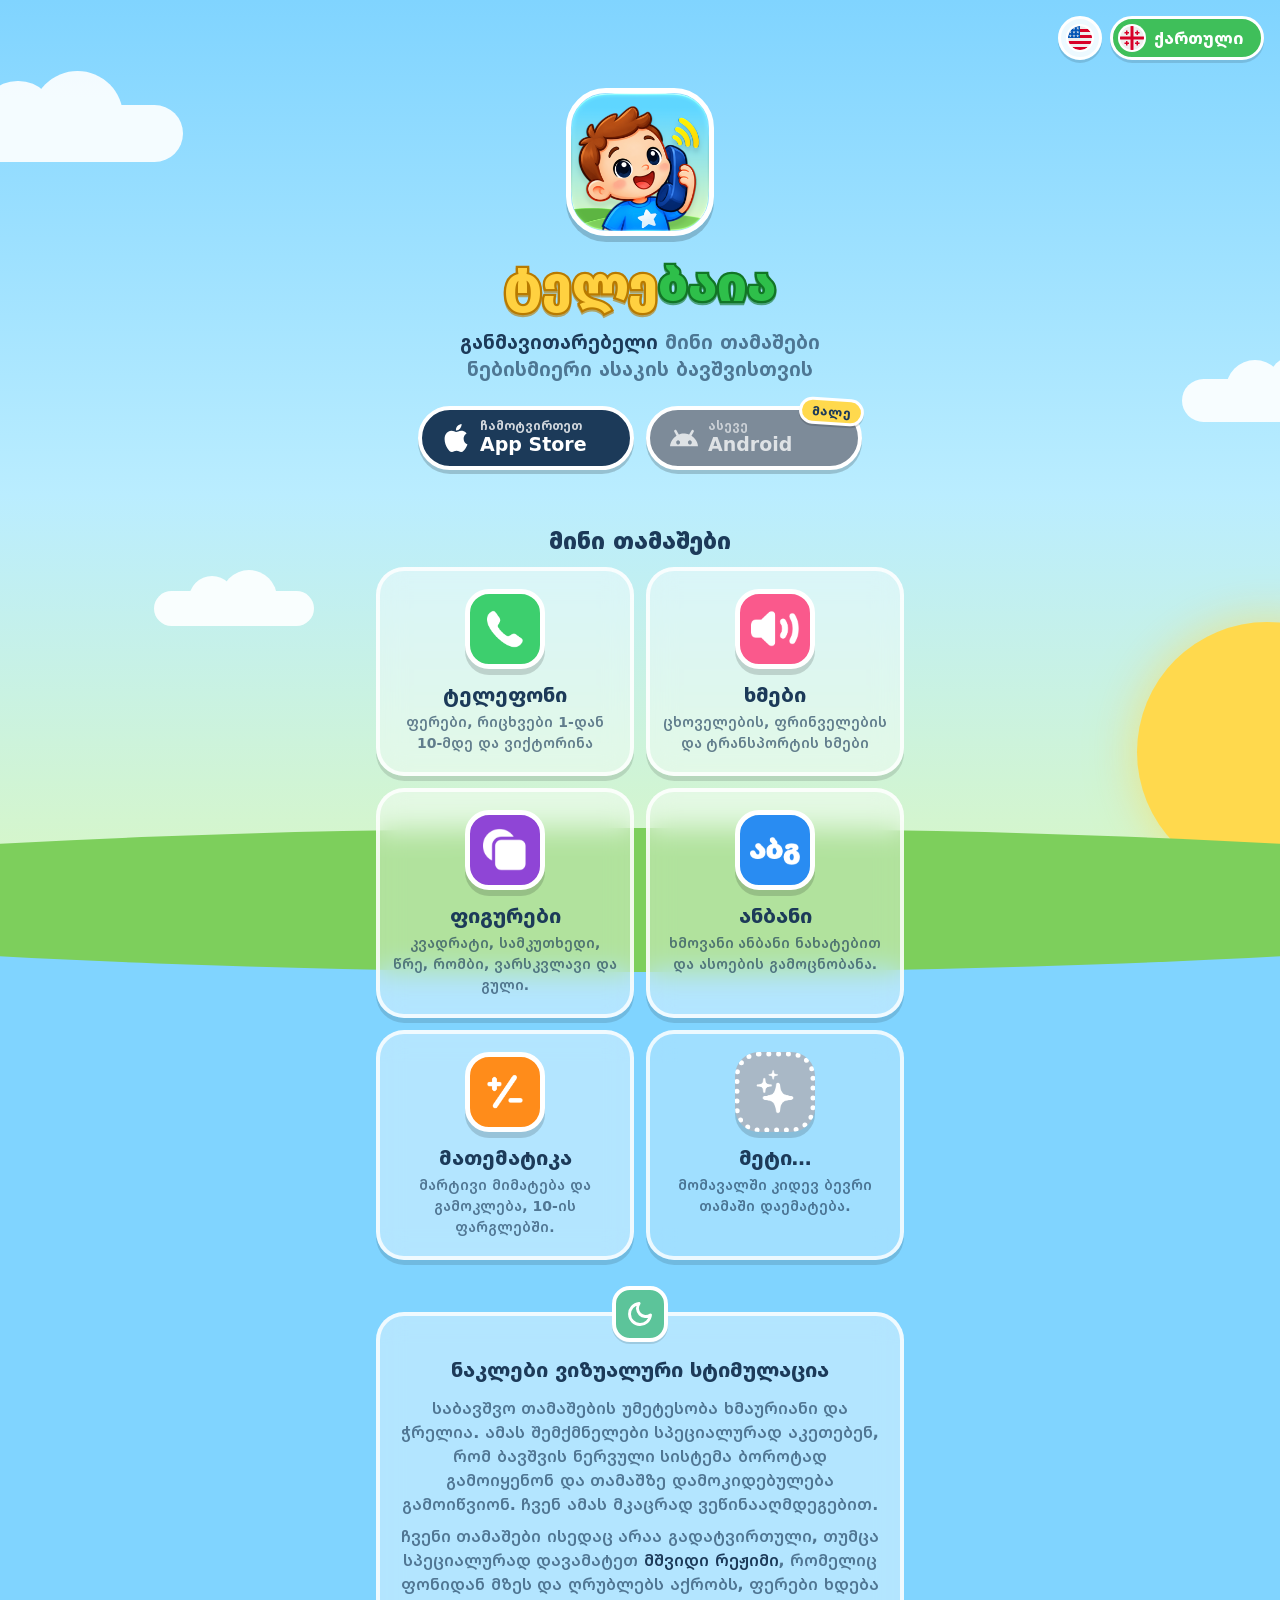
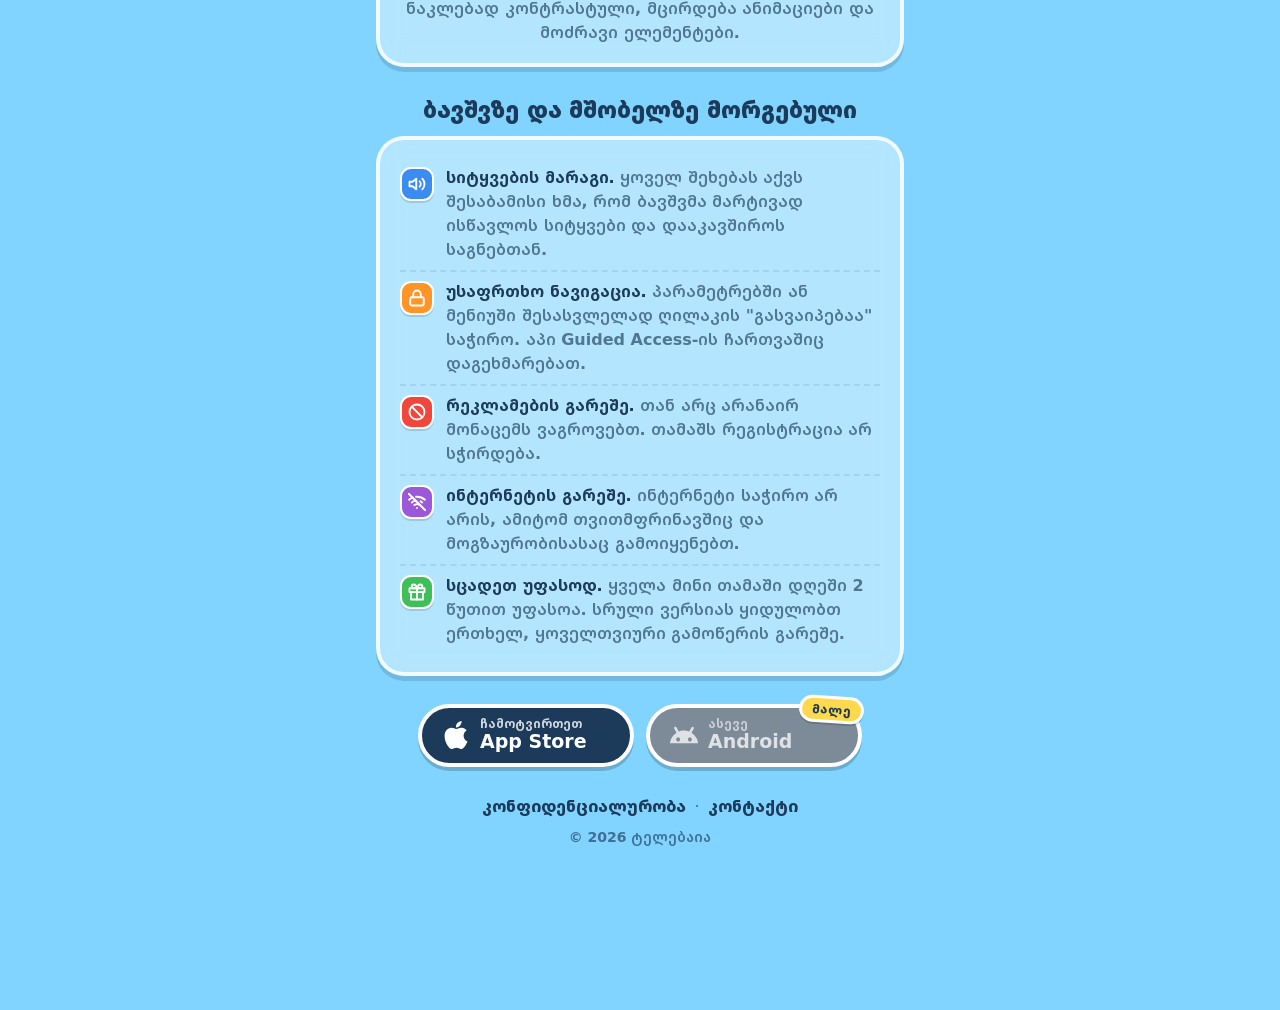
==== commit a1e73b8e: "Alphabet icon: 3px top margin" ====
--- a/index.html
+++ b/index.html
@@ -263,7 +263,7 @@
         <p>Square, triangle, circle, diamond, star and heart.</p>
       </div>
       <div class="card app">
-        <div class="icon" style="background: #298cf2"><img src="img/app-alphabet-en.png" width="52" alt=""></div>
+        <div class="icon" style="background: #298cf2"><img src="img/app-alphabet-en.png" width="52" style="margin-top: 3px" alt=""></div>
         <h3>Alphabet</h3>
         <p>Every letter with a picture, and a quiz to guess the first letter.</p>
       </div>
@@ -340,7 +340,7 @@
         <p>კვადრატი, სამკუთხედი, წრე, რომბი, ვარსკვლავი და გული.</p>
       </div>
       <div class="card app">
-        <div class="icon" style="background: #298cf2"><img src="img/app-alphabet-ka.png" width="50" alt=""></div>
+        <div class="icon" style="background: #298cf2"><img src="img/app-alphabet-ka.png" width="50" style="margin-top: 3px" alt=""></div>
         <h3>ანბანი</h3>
         <p>ხმოვანი ანბანი ნახატებით და ასოების გამოცნობანა.</p>
       </div>
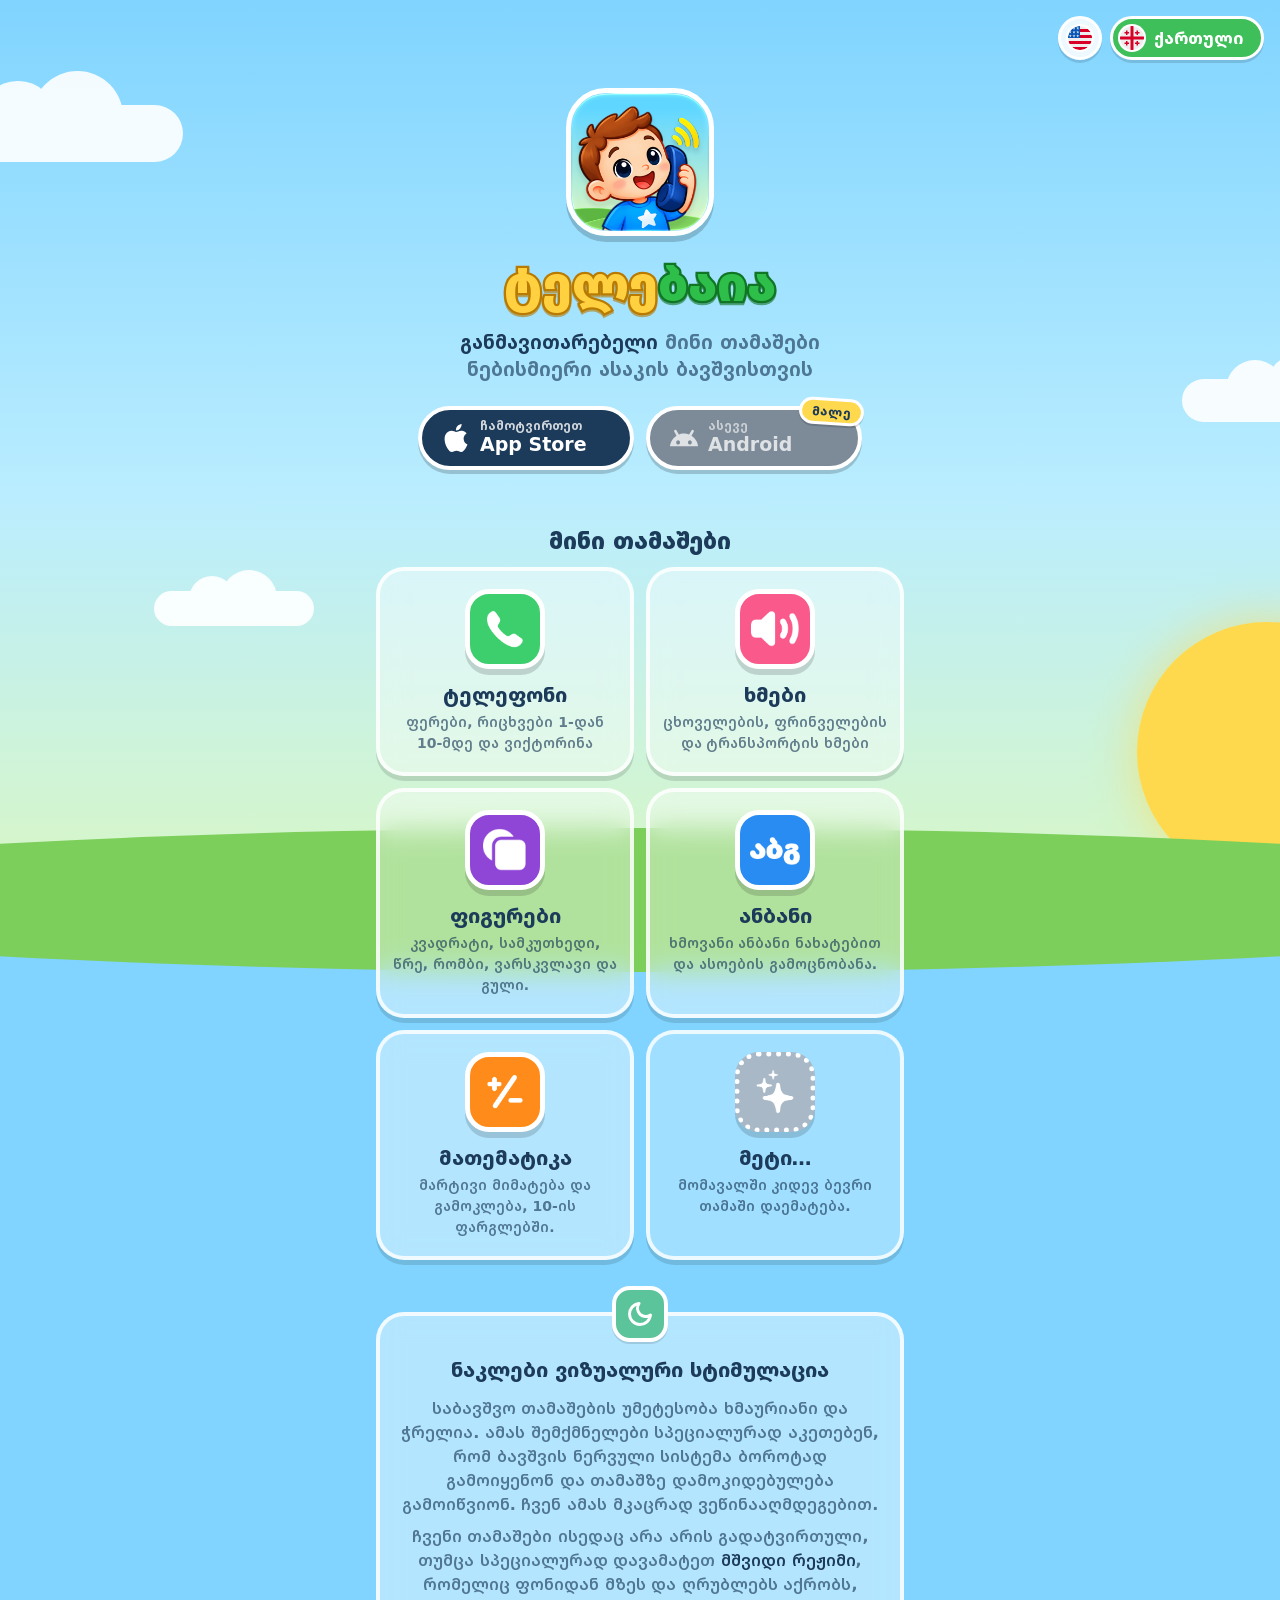
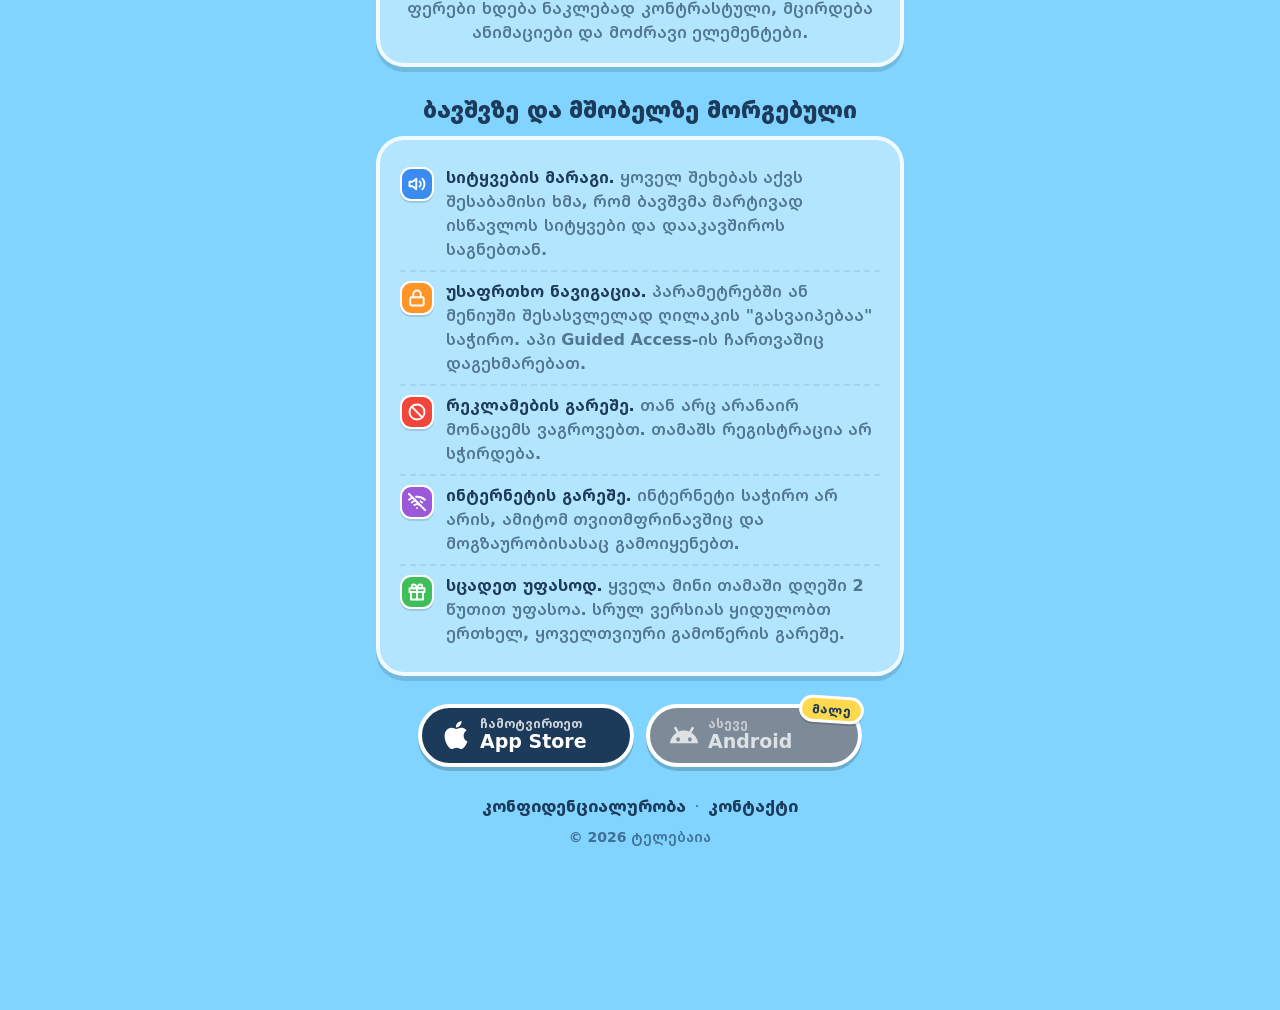
==== commit 720b4899: "fixed" ====
--- a/index.html
+++ b/index.html
@@ -361,7 +361,7 @@
       <div>
         <h3>ნაკლები ვიზუალური სტიმულაცია</h3>
         <p>საბავშვო თამაშების უმეტესობა ხმაურიანი და ჭრელია. ამას შემქმნელები სპეციალურად აკეთებენ, რომ ბავშვის ნერვული სისტემა ბოროტად გამოიყენონ და თამაშზე დამოკიდებულება გამოიწვიონ. ჩვენ ამას მკაცრად ვეწინააღმდეგებით.</p>
-        <p>ჩვენი თამაშები ისედაც არაა გადატვირთული, თუმცა სპეციალურად დავამატეთ <strong>მშვიდი რეჟიმი</strong>, რომელიც ფონიდან მზეს და ღრუბლებს აქრობს, ფერები ხდება ნაკლებად კონტრასტული, მცირდება ანიმაციები და მოძრავი ელემენტები.</p>
+        <p>ჩვენი თამაშები ისედაც არა არის გადატვირთული, თუმცა სპეციალურად დავამატეთ <strong>მშვიდი რეჟიმი</strong>, რომელიც ფონიდან მზეს და ღრუბლებს აქრობს, ფერები ხდება ნაკლებად კონტრასტული, მცირდება ანიმაციები და მოძრავი ელემენტები.</p>
       </div>
     </div>
 
@@ -372,7 +372,7 @@
         <li><span class="dot" style="--c: #ff9526"><svg class="fi"><use href="#fi-lock"/></svg></span><p><strong>უსაფრთხო ნავიგაცია.</strong> პარამეტრებში ან მენიუში შესასვლელად ღილაკის "გასვაიპებაა" საჭირო. აპი Guided Access-ის ჩართვაშიც დაგეხმარებათ.</p></li>
         <li><span class="dot" style="--c: #f2463d"><svg class="fi"><use href="#fi-slash"/></svg></span><p><strong>რეკლამების გარეშე.</strong> თან არც არანაირ მონაცემს ვაგროვებთ. თამაშს რეგისტრაცია არ სჭირდება.</p></li>
         <li><span class="dot" style="--c: #9b59d9"><svg class="fi"><use href="#fi-wifi-off"/></svg></span><p><strong>ინტერნეტის გარეშე.</strong> ინტერნეტი საჭირო არ არის, ამიტომ თვითმფრინავშიც და მოგზაურობისასაც გამოიყენებთ.</p></li>
-        <li><span class="dot" style="--c: #3fbf5a"><svg class="fi"><use href="#fi-gift"/></svg></span><p><strong>სცადეთ უფასოდ.</strong> ყველა მინი თამაში დღეში 2 წუთით უფასოა. სრული ვერსიას ყიდულობთ ერთხელ, ყოველთვიური გამოწერის გარეშე.</p></li>
+        <li><span class="dot" style="--c: #3fbf5a"><svg class="fi"><use href="#fi-gift"/></svg></span><p><strong>სცადეთ უფასოდ.</strong> ყველა მინი თამაში დღეში 2 წუთით უფასოა. სრულ ვერსიას ყიდულობთ ერთხელ, ყოველთვიური გამოწერის გარეშე.</p></li>
       </ul>
     </div>
 
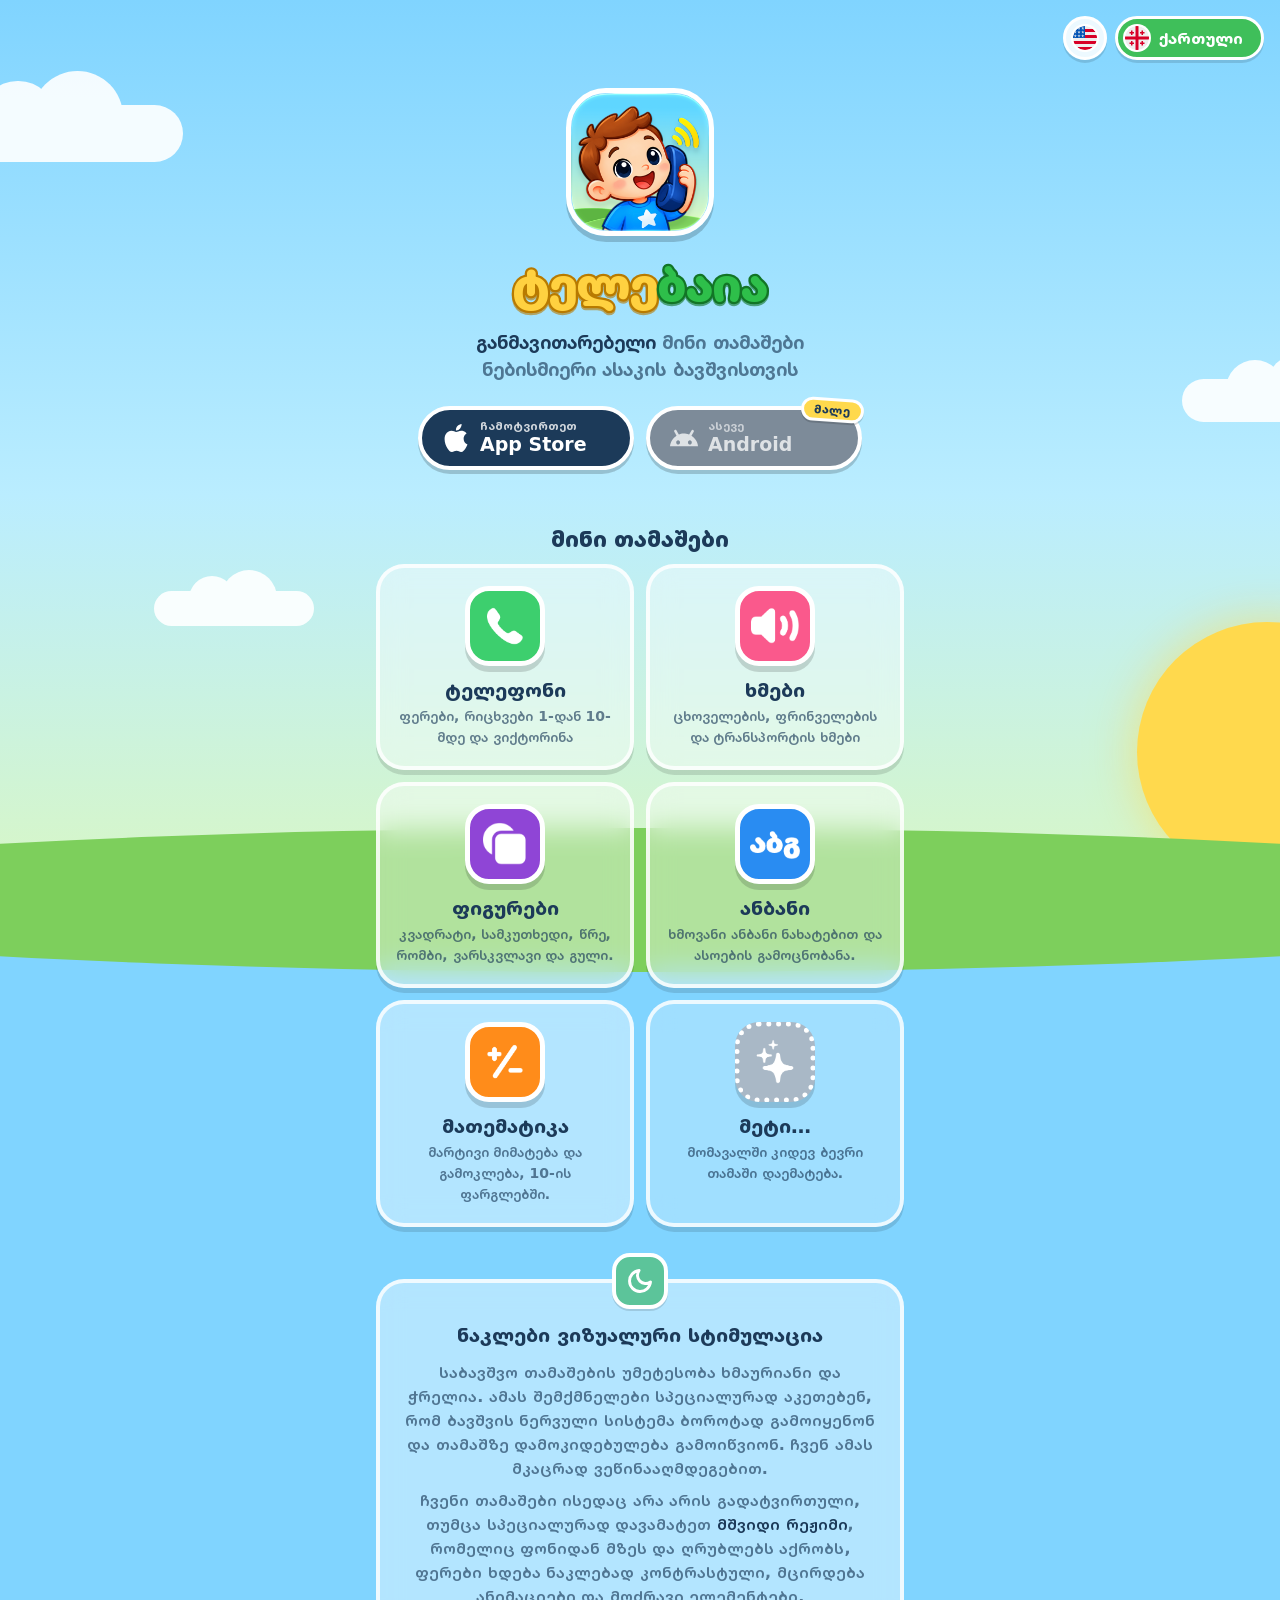
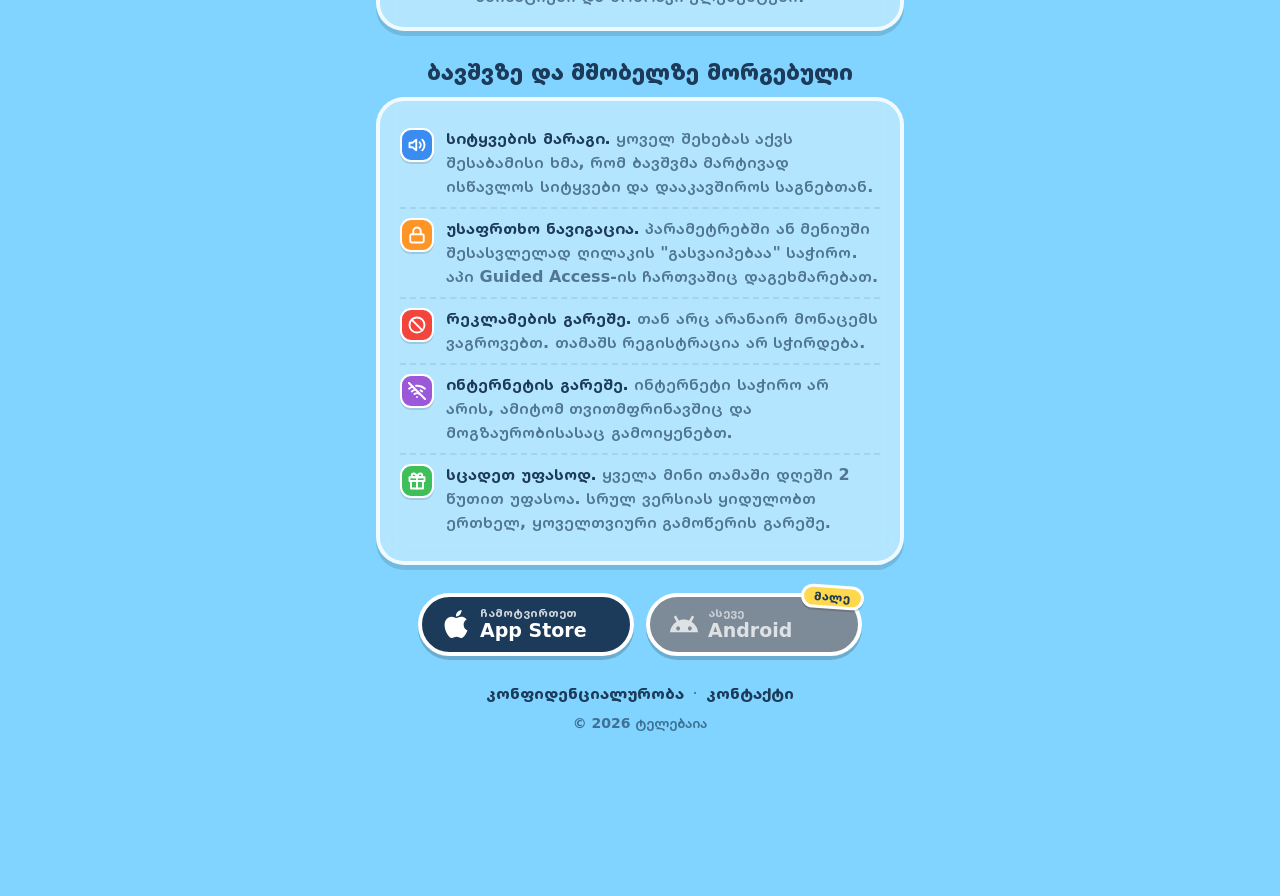
==== commit 48954f10: "Embed the app's fonts: SF Pro Rounded and SF Georgian Rounded" ====
--- a/index.html
+++ b/index.html
@@ -42,8 +42,8 @@
     --orange: #ff9526;
     --blue: #3b8cf0;
     --purple: #9b59d9;
-    /* The app's SF Rounded on Apple systems; elsewhere the embedded fonts/ (Nunito, Noto Sans Georgian). */
-    --font: ui-rounded, "SF Pro Rounded", "SF Georgian", "Nunito", "Noto Sans Georgian", system-ui, sans-serif;
+    /* The app's SF Pro Rounded and SF Georgian Rounded, embedded from fonts/. */
+    --font: "Telebaia Rounded", ui-rounded, system-ui, sans-serif;
   }
 
   * { box-sizing: border-box; }
--- a/fonts/fonts.css
+++ b/fonts/fonts.css
@@ -1,30 +1,48 @@
-/* Nunito and Noto Sans Georgian, both under the SIL Open Font License 1.1
-   (https://openfontlicense.org). Self-hosted, so the site makes no third-party requests.
-   Nunito has no Georgian letters, so Georgian text falls through to Noto Sans Georgian. */
+/* The app's fonts: SF Pro Rounded (Latin) and SF Georgian Rounded, self-hosted as woff2
+   subsets so every platform sees the same letters as the app and the site makes no
+   third-party requests. Both are under one family name; unicode-range picks the file. */
 
 @font-face {
-  font-family: 'Noto Sans Georgian';
+  font-family: 'Telebaia Rounded';
   font-style: normal;
   font-weight: 600 900;
   font-display: swap;
-  src: url(noto-sans-georgian.woff2) format('woff2');
-  unicode-range: U+0589, U+10A0-10FF, U+1C90-1CBA, U+1CBD-1CBF, U+205A, U+2D00-2D2F, U+2E31;
+  src: url(sf-georgian-rounded.woff2) format('woff2');
+  unicode-range: U+0589, U+10A0-10FF, U+1C90-1CBF, U+2D00-2D2F;
 }
 
 @font-face {
-  font-family: 'Nunito';
+  font-family: 'Telebaia Rounded';
   font-style: normal;
-  font-weight: 600 900;
+  font-weight: 600;
   font-display: swap;
-  src: url(nunito-latin-ext.woff2) format('woff2');
-  unicode-range: U+0100-02BA, U+02BD-02C5, U+02C7-02CC, U+02CE-02D7, U+02DD-02FF, U+0304, U+0308, U+0329, U+1D00-1DBF, U+1E00-1E9F, U+1EF2-1EFF, U+2020, U+20A0-20AB, U+20AD-20C4, U+2113, U+2C60-2C7F, U+A720-A7FF;
+  src: url(sf-pro-rounded-600.woff2) format('woff2');
+  unicode-range: U+0000-00FF, U+0131, U+0152-0153, U+02C6, U+02DA, U+02DC, U+2000-206F, U+20AC, U+2122, U+2190-2193, U+2212, U+FEFF, U+FFFD;
 }
 
 @font-face {
-  font-family: 'Nunito';
+  font-family: 'Telebaia Rounded';
   font-style: normal;
-  font-weight: 600 900;
+  font-weight: 700;
   font-display: swap;
-  src: url(nunito-latin.woff2) format('woff2');
-  unicode-range: U+0000-00FF, U+0131, U+0152-0153, U+02BB-02BC, U+02C6, U+02DA, U+02DC, U+0304, U+0308, U+0329, U+2000-206F, U+20AC, U+2122, U+2191, U+2193, U+2212, U+2215, U+FEFF, U+FFFD;
+  src: url(sf-pro-rounded-700.woff2) format('woff2');
+  unicode-range: U+0000-00FF, U+0131, U+0152-0153, U+02C6, U+02DA, U+02DC, U+2000-206F, U+20AC, U+2122, U+2190-2193, U+2212, U+FEFF, U+FFFD;
 }
+
+@font-face {
+  font-family: 'Telebaia Rounded';
+  font-style: normal;
+  font-weight: 800;
+  font-display: swap;
+  src: url(sf-pro-rounded-800.woff2) format('woff2');
+  unicode-range: U+0000-00FF, U+0131, U+0152-0153, U+02C6, U+02DA, U+02DC, U+2000-206F, U+20AC, U+2122, U+2190-2193, U+2212, U+FEFF, U+FFFD;
+}
+
+@font-face {
+  font-family: 'Telebaia Rounded';
+  font-style: normal;
+  font-weight: 900;
+  font-display: swap;
+  src: url(sf-pro-rounded-900.woff2) format('woff2');
+  unicode-range: U+0000-00FF, U+0131, U+0152-0153, U+02C6, U+02DA, U+02DC, U+2000-206F, U+20AC, U+2122, U+2190-2193, U+2212, U+FEFF, U+FFFD;
+}
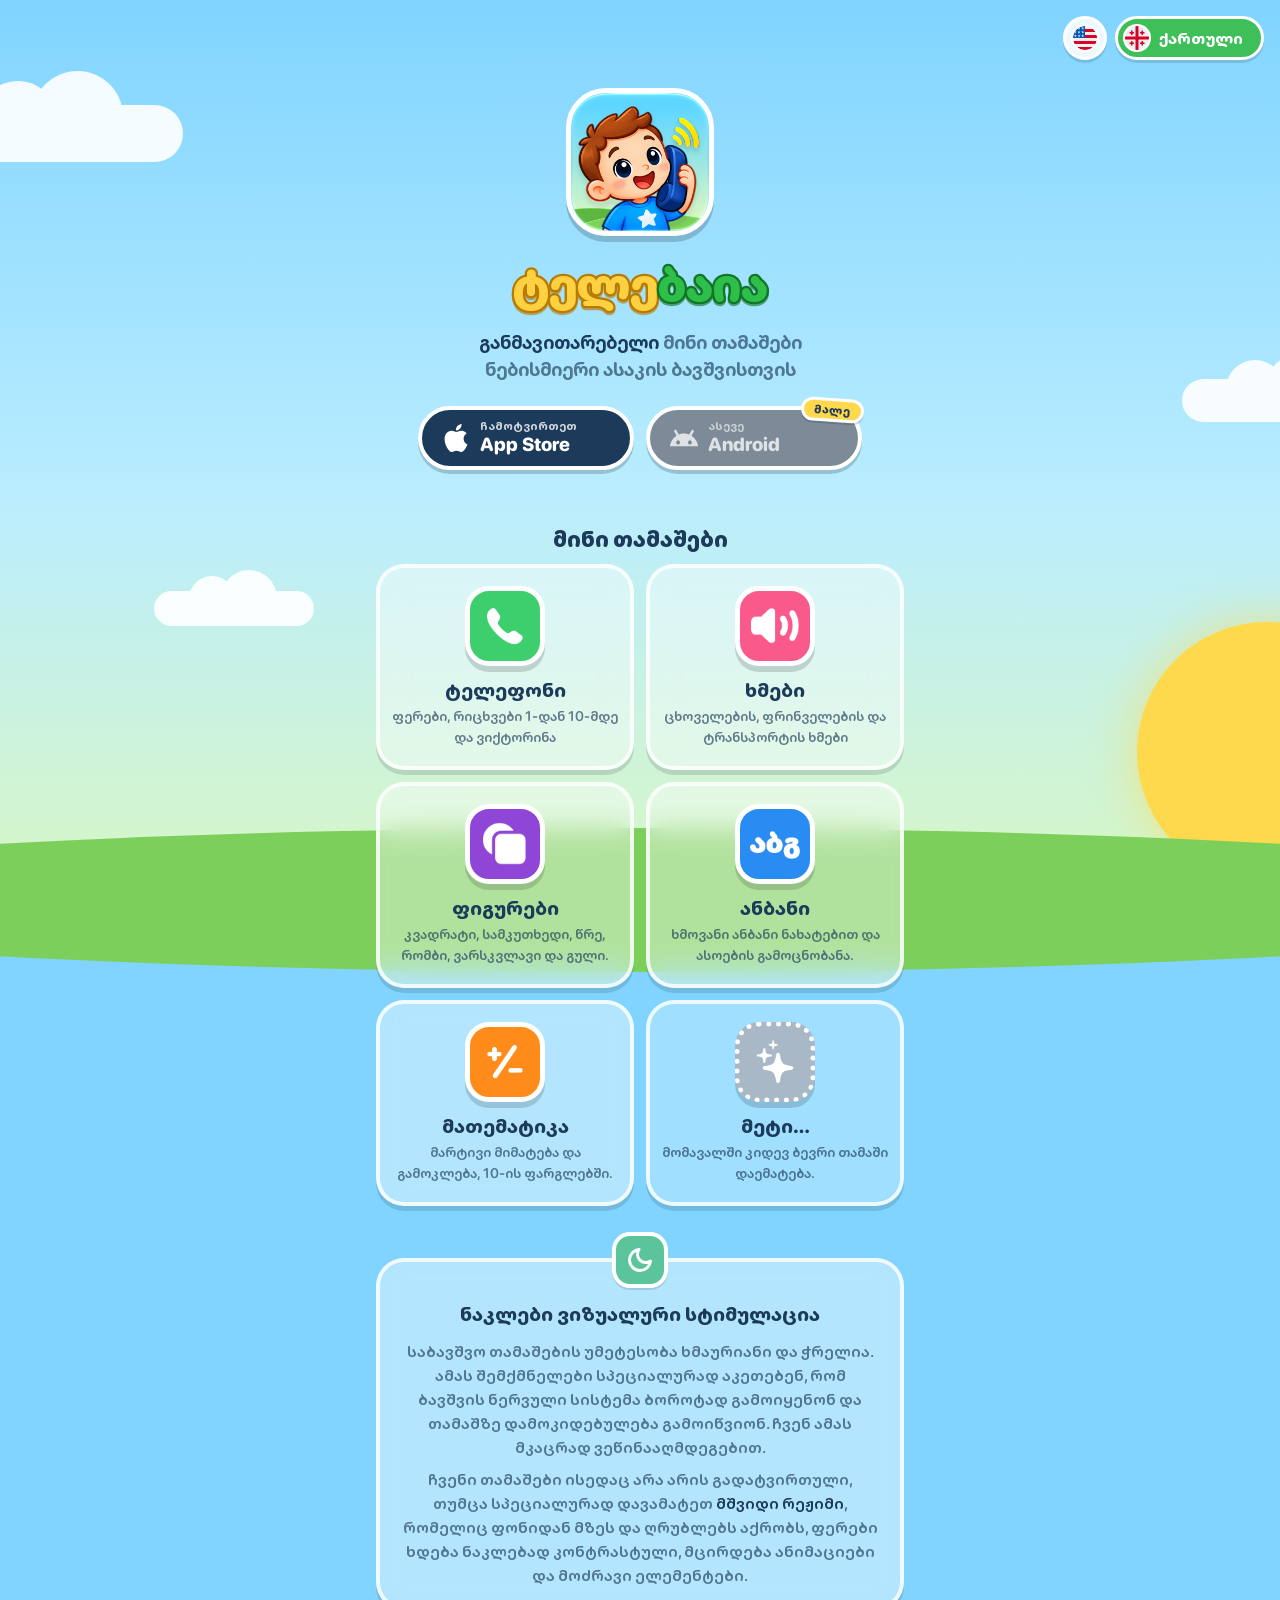
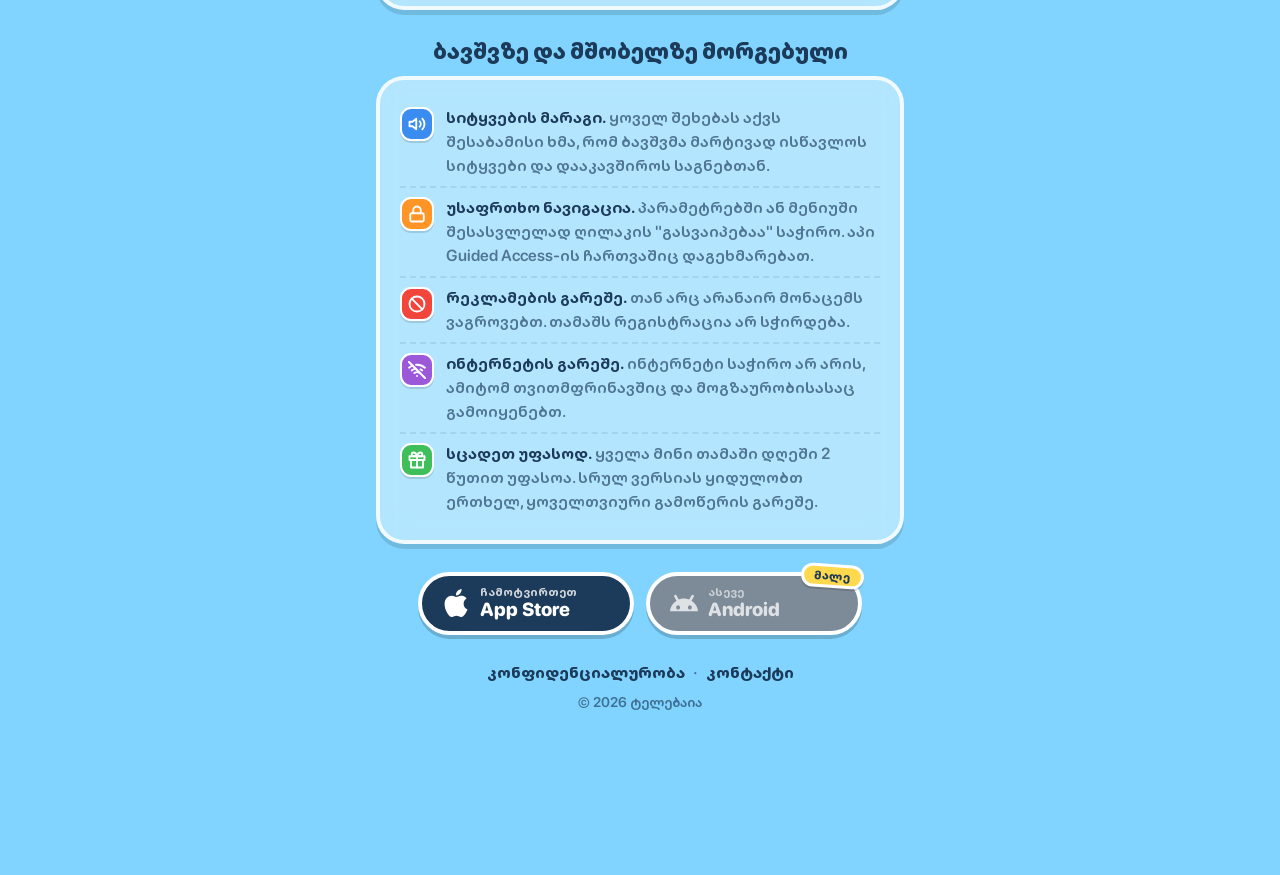
==== commit abedc0aa: "Use only the embedded rounded font, on every element; one face per weight" ====
--- a/index.html
+++ b/index.html
@@ -42,18 +42,16 @@
     --orange: #ff9526;
     --blue: #3b8cf0;
     --purple: #9b59d9;
-    /* The app's SF Pro Rounded and SF Georgian Rounded, embedded from fonts/. */
-    --font: "Telebaia Rounded", ui-rounded, system-ui, sans-serif;
-  }
-
-  * { box-sizing: border-box; }
+  }
+
+  /* The app's SF Pro Rounded and SF Georgian Rounded, embedded from fonts/, on every element. */
+  * { box-sizing: border-box; font-family: "Telebaia Rounded"; }
 
   html { background: var(--sky-top); }
 
   body {
     margin: 0;
     min-height: 100vh;
-    font-family: var(--font);
     color: var(--navy);
     background: linear-gradient(to bottom, var(--sky-top), var(--sky-mid) 55%, var(--sky-bottom));
     background-attachment: fixed;
--- a/fonts/fonts.css
+++ b/fonts/fonts.css
@@ -1,11 +1,40 @@
 /* The app's fonts: SF Pro Rounded (Latin) and SF Georgian Rounded, self-hosted as woff2
    subsets so every platform sees the same letters as the app and the site makes no
-   third-party requests. Both are under one family name; unicode-range picks the file. */
+   third-party requests. Both are under one family name; unicode-range picks the file.
+   Every weight is its own face (the Georgian one reuses the variable file): a 600–900 range
+   on the Georgian face made Chrome pick it for Latin text at 800 and 900. */
 
 @font-face {
   font-family: 'Telebaia Rounded';
   font-style: normal;
-  font-weight: 600 900;
+  font-weight: 600;
+  font-display: swap;
+  src: url(sf-georgian-rounded.woff2) format('woff2');
+  unicode-range: U+0589, U+10A0-10FF, U+1C90-1CBF, U+2D00-2D2F;
+}
+
+@font-face {
+  font-family: 'Telebaia Rounded';
+  font-style: normal;
+  font-weight: 700;
+  font-display: swap;
+  src: url(sf-georgian-rounded.woff2) format('woff2');
+  unicode-range: U+0589, U+10A0-10FF, U+1C90-1CBF, U+2D00-2D2F;
+}
+
+@font-face {
+  font-family: 'Telebaia Rounded';
+  font-style: normal;
+  font-weight: 800;
+  font-display: swap;
+  src: url(sf-georgian-rounded.woff2) format('woff2');
+  unicode-range: U+0589, U+10A0-10FF, U+1C90-1CBF, U+2D00-2D2F;
+}
+
+@font-face {
+  font-family: 'Telebaia Rounded';
+  font-style: normal;
+  font-weight: 900;
   font-display: swap;
   src: url(sf-georgian-rounded.woff2) format('woff2');
   unicode-range: U+0589, U+10A0-10FF, U+1C90-1CBF, U+2D00-2D2F;
